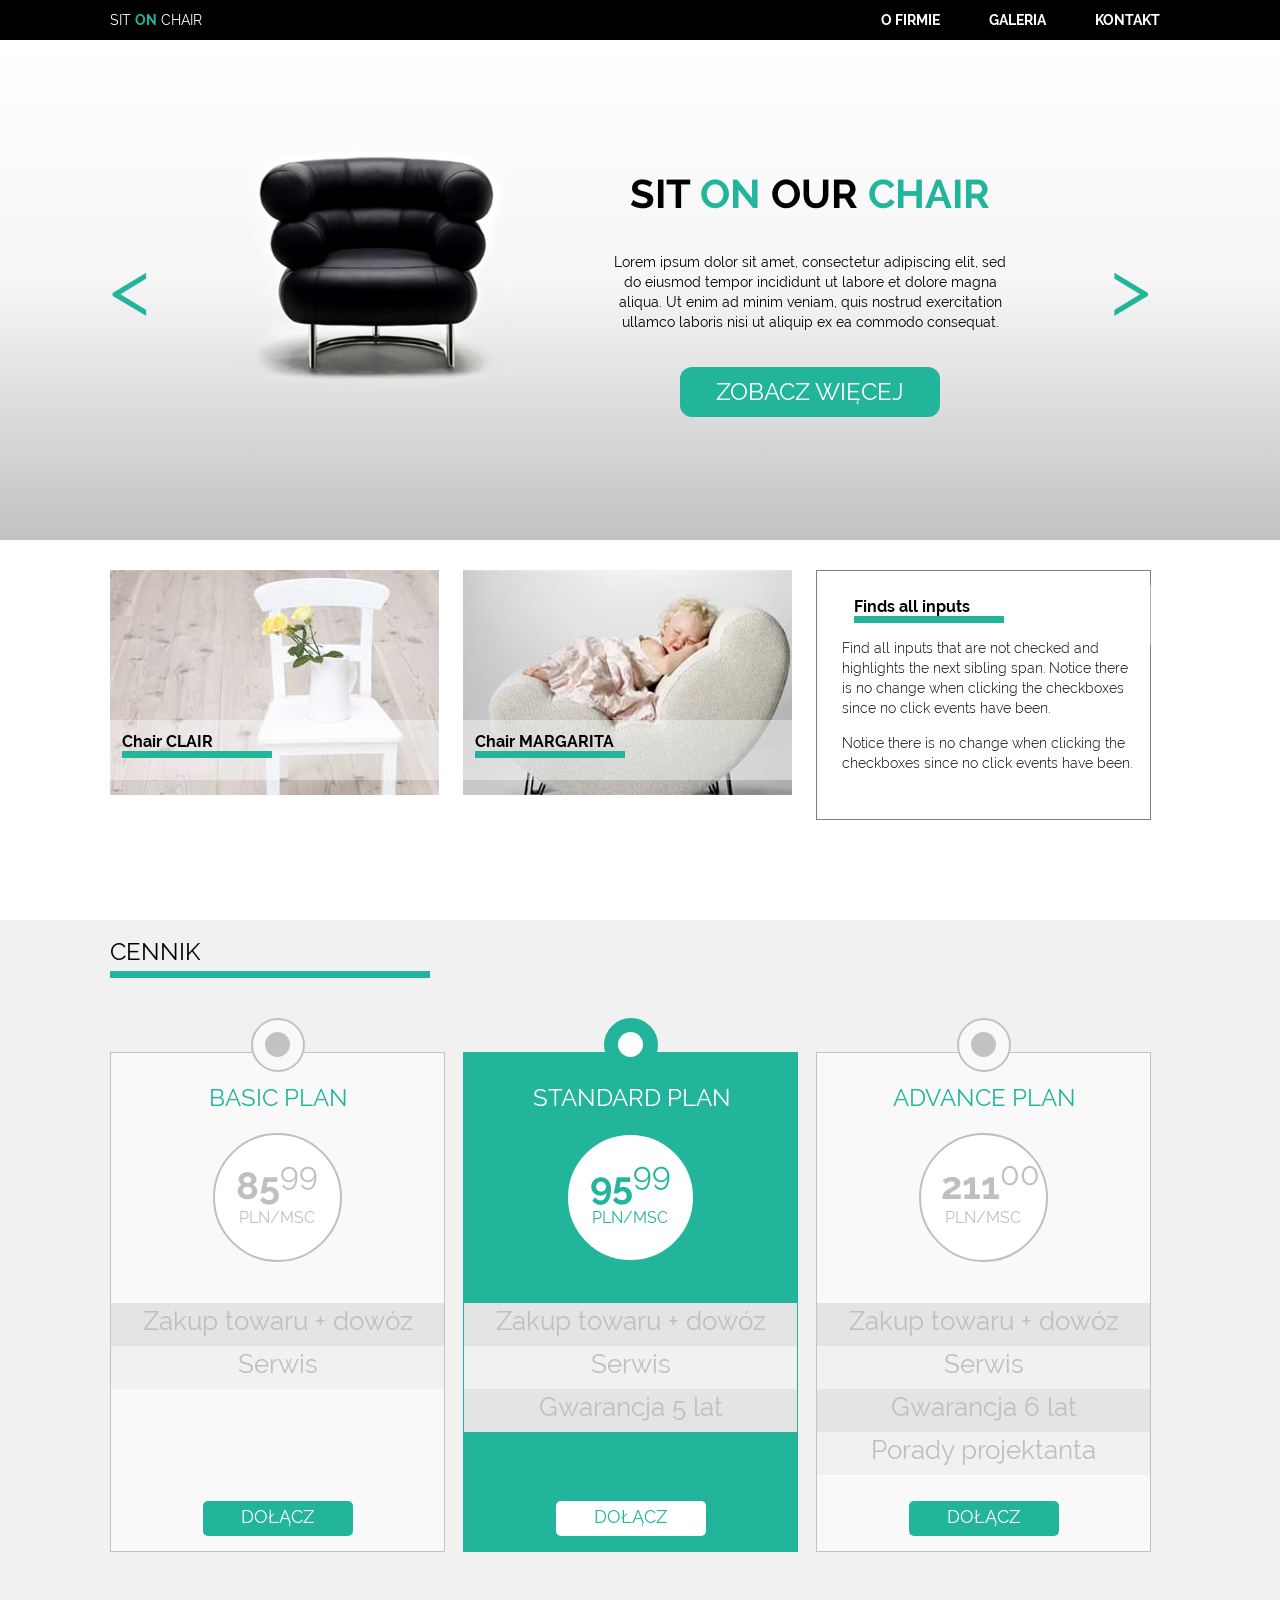
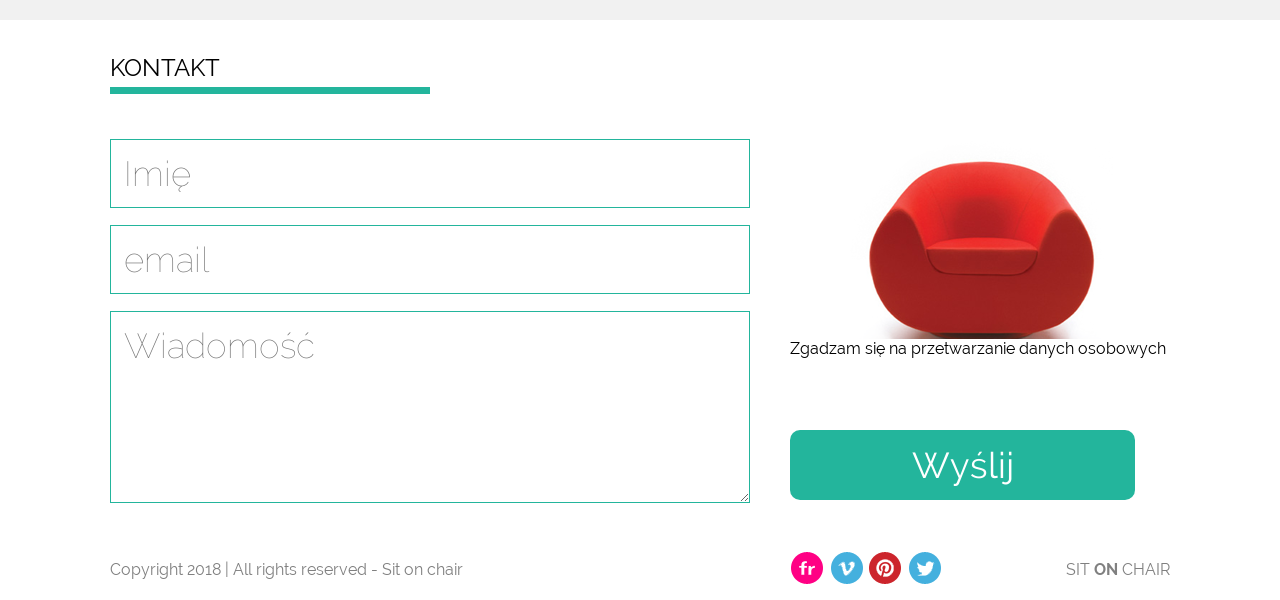
==== index.html @ bc372f67 "Pierwszy szkielet strony" ====
<!DOCTYPE html>
<html lang="pl">
<head>
    <meta charset="UTF-8">
    <title>Sit on chair</title>
    <link rel="stylesheet" href="css/style.css">
</head>
<body>
<header>
    <div class="top container">
        <p>Sit <span>on</span> chair</p>
        <nav>
            <ul>
                <li><a href="#">O firmie</a>
                    <!--<ul>-->
                    <!--<li>Aktualności</li>-->
                    <!--<li>Nasz team</li>-->
                    <!--<li>Historia</li>-->
                    <!--</ul>-->
                </li>
                <li><a href="#">Galeria</a></li>
                <li><a href="#">Kontakt</a></li>
            </ul>
        </nav>
    </div>
</header>

<!--slider-->

<section class="slider clearfix">
    <div class="container">
        <div class="arrowLeft">&lt;</div>
        <div class="div-image">
            <img src="images/black_chair.png">
        </div>
        <div class="div-text">
            <h1>Sit <span>on</span> our <span>chair</span></h1>
            <p>Lorem ipsum dolor sit amet, consectetur adipiscing elit, sed do eiusmod tempor incididunt ut labore
                et dolore magna aliqua. Ut enim ad minim veniam, quis nostrud exercitation ullamco laboris nisi ut
                aliquip ex ea commodo consequat.</p>
            <div class="slideButton"><a href="#">Zobacz więcej</a></div>
        </div>
        <div class="arrowRight">&gt;</div>
    </div>
</section>

<!--products-->

<section class="products clearfix">
    <div class="container">
        <article class="art1">
            <div class="articleHeader">
                <p class="artTitle">Chair CLAIR</p>
            </div>
        </article>
        <article class="art2">
            <div class="articleHeader">
                <p class="artTitle">Chair MARGARITA</p>
            </div>
        </article>
        <article class="art3">
            <div class="articleHeader">
                <p class="artTitle">Finds all inputs</p>
                <p class="art3Text">Find all inputs that are not checked and highlights the next
                    sibling span. Notice there is no change when clicking the
                    checkboxes since no click events have been.</p>
                <p class="art3Text">Notice there is no change when clicking the
                    checkboxes since no click events have been.</p>
            </div>
        </article>
    </div>
</section>

<!--plans-->

<section class="plans clearfix">
    <div class="container">
        <div class="sectionTitle">Cennik</div>
        <div class="sectionRow">

            <div class="productTab1">
                <div class="circle-big">
                    <div class="circle-small"></div>
                </div>
                <div class="planType">
                    <p>Basic plan</p>
                </div>
                <div class="planPrice">
                    <p class="price">85<sup>99</sup></p>
                    <p class="currency">PLN/MSC</p>
                </div>
                <div class="items">
                    <ul>
                        <li>Zakup towaru + dowóz</li>
                        <li>Serwis</li>
                    </ul>
                </div>
                <div class="planJoin">Dołącz</div>
            </div>

            <div class="productTab2">
                <div class="circle-big">
                    <div class="circle-small"></div>
                </div>
                <div class="planType">
                    <p>Standard plan</p>
                </div>
                <div class="planPrice">
                    <p class="price">95<sup>99</sup></p>
                    <p class="currency">PLN/MSC</p>
                </div>
                <div class="items">
                    <ul>
                        <li>Zakup towaru + dowóz</li>
                        <li>Serwis</li>
                        <li>Gwarancja 5 lat</li>
                    </ul>
                </div>
                <div class="planJoin">Dołącz</div>
            </div>

            <div class="productTab3">
                <div class="circle-big">
                    <div class="circle-small"></div>
                </div>
                <div class="planType">
                    <p>Advance plan</p>
                </div>
                <div class="planPrice">
                    <p class="price">211<sup>00</sup></p>
                    <p class="currency">PLN/MSC</p>
                </div>
                <div class="items">
                    <ul>
                        <li>Zakup towaru + dowóz</li>
                        <li>Serwis</li>
                        <li>Gwarancja 6 lat</li>
                        <li>Porady projektanta</li>
                    </ul>
                </div>
                <div class="planJoin">Dołącz</div>
            </div>

        </div>
    </div>
</section>

<!--contact-->

<section class="contact clearfix">
    <div class="container">
        <div class="sectionTitle" id="secContact">Kontakt</div>

        <div class="contactForm">
            <div class="formLeft">
                <form>
                    <div><input type="text" name="firstName" placeholder="Imię"></div>
                    <div><input type="email" name="email" placeholder="email"></div>
                    <div><textarea name="about" rows="4" placeholder="Wiadomość"></textarea>
                    </div>
                </form>
            </div>
            <div class="formRight">
                <div class="formImage"></div>
                <div>Zgadzam się na przetwarzanie danych osobowych</div>
                <div class="contactButton"><input type="submit" value="Wyślij"></div>
            </div>
        </div>
    </div>
</section>

<!--footer-->

<footer>
    <div class="container">
        <div class="footRow">
            <div class="copyright">Copyright 2018 | All rights reserved - Sit on chair</div>
            <div class="socialMedia">
                <img src="images/flickr.png">
                <img src="images/vimeo.png">
                <img src="images/pinterest.png">
                <img src="images/twitter.png">
            </div>
            <div class="btmLogo"><p>Sit <span>on</span> chair</p></div>
        </div>
    </div>
</footer>
</body>
</html>
---- css/style.css ----
@font-face {
    font-family: 'Raleway';
    src: url('../fonts/Raleway-Thin.eot');
    src: local('Raleway Thin'), local('Raleway-Thin'),
    url('../fonts/Raleway-Thin.eot?#iefix') format('embedded-opentype'),
    url('../fonts/Raleway-Thin.woff2') format('woff2'),
    url('../fonts/Raleway-Thin.woff') format('woff'),
    url('../fonts/Raleway-Thin.ttf') format('truetype'),
    url('../fonts/Raleway-Thin.svg#Raleway-Thin') format('svg');
    font-weight: 100;
    font-style: normal;
}

@font-face {
    font-family: 'Raleway';
    src: url('../fonts/Raleway-Medium.eot');
    src: local('Raleway Medium'), local('Raleway-Medium'),
    url('../fonts/Raleway-Medium.eot?#iefix') format('embedded-opentype'),
    url('../fonts/Raleway-Medium.woff2') format('woff2'),
    url('../fonts/Raleway-Medium.woff') format('woff'),
    url('../fonts/Raleway-Medium.ttf') format('truetype'),
    url('../fonts/Raleway-Medium.svg#Raleway-Medium') format('svg');
    font-weight: 500;
    font-style: normal;
}

@font-face {
    font-family: 'Raleway';
    src: url('../fonts/Raleway-Regular.eot');
    src: local('Raleway'), local('Raleway-Regular'),
    url('../fonts/Raleway-Regular.eot?#iefix') format('embedded-opentype'),
    url('../fonts/Raleway-Regular.woff2') format('woff2'),
    url('../fonts/Raleway-Regular.woff') format('woff'),
    url('../fonts/Raleway-Regular.ttf') format('truetype'),
    url('../fonts/Raleway-Regular.svg#Raleway-Regular') format('svg');
    font-weight: normal;
    font-style: normal;
}

@font-face {
    font-family: 'Raleway';
    src: url('../fonts/Raleway-Bold.eot');
    src: local('Raleway Bold'), local('Raleway-Bold'),
    url('../fonts/Raleway-Bold.eot?#iefix') format('embedded-opentype'),
    url('../fonts/Raleway-Bold.woff2') format('woff2'),
    url('../fonts/Raleway-Bold.woff') format('woff'),
    url('../fonts/Raleway-Bold.ttf') format('truetype'),
    url('../fonts/Raleway-Bold.svg#Raleway-Bold') format('svg');
    font-weight: bold;
    font-style: normal;
}

@font-face {
    font-family: 'Raleway';
    src: url('../fonts/Raleway-Light.eot');
    src: local('Raleway Light'), local('Raleway-Light'),
    url('../fonts/Raleway-Light.eot?#iefix') format('embedded-opentype'),
    url('../fonts/Raleway-Light.woff2') format('woff2'),
    url('../fonts/Raleway-Light.woff') format('woff'),
    url('../fonts/Raleway-Light.ttf') format('truetype'),
    url('../fonts/Raleway-Light.svg#Raleway-Light') format('svg');
    font-weight: 300;
    font-style: normal;
}

* {
    padding: 0;
    margin: 0;
    font-family: Raleway, sans-serif;
    font-weight: normal;
}

/*class to setup main content center*/

.container {
    margin: 0 auto;
    width: 1060px;
}

/*class to fix floating*/

.clearfix:after .clearfix:before {
    content: "";
    display: table;
    clear: both;
}

span {
    color: #23B59C;
    font-weight: bold;
}

/*header*/

header {
    width: 100%;
    background-color: black;
}

.top {
    color: white;
    position: relative;
    font-weight: bold;
    text-transform: uppercase;
}

header p {
    display: inline-block;
    font-size: 14px;
    line-height: 40px;
}

nav {
    display: inline-block;
    position: absolute;
    right: 10px;
}

nav li {
    list-style: none;
    display: inline-block;
    line-height: 40px;
    text-transform: uppercase;
    margin-left: 45px;
}

nav li a {
    font-weight: 900;
    font-size: 14px;
    color: white;
    text-decoration: none;
}

/*section slider*/

.slider {
    background: rgba(255,255,255,1);
    background: -moz-linear-gradient(top, rgba(255,255,255,1) 0%, rgba(246,246,246,1) 48%, rgba(194,194,194,1) 100%);
    background: -webkit-gradient(left top, left bottom, color-stop(0%, rgba(255,255,255,1)), color-stop(48%, rgba(246,246,246,1)), color-stop(100%, rgba(194,194,194,1)));
    background: -webkit-linear-gradient(top, rgba(255,255,255,1) 0%, rgba(246,246,246,1) 48%, rgba(194,194,194,1) 100%);
    background: -o-linear-gradient(top, rgba(255,255,255,1) 0%, rgba(246,246,246,1) 48%, rgba(194,194,194,1) 100%);
    background: -ms-linear-gradient(top, rgba(255,255,255,1) 0%, rgba(246,246,246,1) 48%, rgba(194,194,194,1) 100%);
    background: linear-gradient(to bottom, rgba(255,255,255,1) 0%, rgba(246,246,246,1) 48%, rgba(194,194,194,1) 100%);
    filter: progid:DXImageTransform.Microsoft.gradient( startColorstr='#ffffff', endColorstr='#c2c2c2', GradientType=0 );
    height: 430px;
    padding-top: 70px;
}

.arrowLeft, .arrowRight {
    color: #23B59C;
    font-size: 80px;
    width: 50px;
    margin: 130px 0;
    float: left;
}

.div-image img{
    margin-left: 0;
    float: left;
    width: 430px;
}

.div-text {
    float: left;
    margin-top: 60px;
    text-align: center;
    width: 520px;
    position: relative;
    padding-right: 80px;
    box-sizing: border-box;
}

.div-text h1 {
    text-transform: uppercase;
    font-size: 40px;
    font-weight: bolder;
}

.div-text p {
    font-size: 14px;
    margin: 15px 0;
    line-height: 20px;
    padding: 20px;
}

.slideButton {
    width: 260px;
    height: 50px;
    text-transform: uppercase;
    text-align: center;
    font-size: 24px;
    line-height: 50px;
    background-color: #23B59C;
    border-radius: 12px;
    margin: auto;
}

.slideButton a {
    color: white;
    text-decoration: none;
}

/*section products*/

.products {
    height: 350px;
    position: relative;
    margin-top: 30px;
}

.art1, .art2, .art3 {
    width: 335px;
    height: 225px;
    float: left;
}

.art1 {
    background-image: url("../images/box1_img.jpg");
    background-repeat: no-repeat;
    margin-right: 18px;
}

.art2 {
    background-image: url("../images/box2_img.jpg");
    background-repeat: no-repeat;
    margin-right: 18px;
}

.art3 {
    border: 1px solid grey;
    height: 250px;
    padding: 25px;
    box-sizing: border-box;
}

.articleHeader {
    background: rgba(255, 255, 255, .4);
    height: 60px;
    position: absolute;
    top: 150px;
    width: 335px;
}
.art3 .articleHeader {
    background: rgba(255, 255, 255, .4);
    height: 60px;
    position: absolute;
    top: 15px;
    width: 335px;
}

p.artTitle {
    font-weight: bold;
    border-bottom: 7px solid #23B59C;
    margin-left: 12px;
    margin-top: 12px;
    width: 150px;
}
.art3Text {
    width: 290px;
    font-size: 14px;
    font-weight: 300;
    line-height: 20px;
    margin-top: 15px;
}

/*section plans*/

.plans {
    background-color: #f1f1f1;
    width: 100%;
    height: 700px;
}

.sectionTitle {
    text-transform: uppercase;
    font-size: 24px;
    border-bottom: 7px solid #23B59C;
    width: 320px;
    padding-bottom: 5px;
    padding-top: 17px;
}

.productTab1, .productTab2, .productTab3 {
    width: 335px;
    height: 500px;
    box-sizing: border-box;
    margin-top: 74px;
    position: relative;
    float: left;
}

.productTab1, .productTab3 {
    background-color: #F9F9F9;
    border: 1px solid #C2C2C2;
}

.productTab2 {
    background-color: #23B59C;
    border: 1px solid #23B59C;
}

.productTab1, .productTab2 {
    margin-right: 18px;
}

.circle-big {
    width: 50px;
    height: 50px;
    border-radius: 100%;
    position: absolute;
    left: 140px;
    top: -35px;
}

.productTab1 .circle-big, .productTab3 .circle-big {
    background-color: #F9F9F9;
    border: 2px solid #C2C2C2;
}

.productTab2 .circle-big {
    background-color: #23B59C;
    border: 2px solid #23B59C;
}

.circle-small {
    width: 25px;
    height: 25px;
    margin-top: 12px;
    margin-left: 12px;
    border-radius: 100%;
    position: absolute;
}

.productTab1 .circle-small, .productTab3 .circle-small {
    background-color: #C2C2C2;
}

.productTab2 .circle-small {
    background-color: white;
}

.planType {
    width: 335px;
    height: 100px;
    position: absolute;
    top: 30px;
}
.planType p{
    text-align: center;
    text-transform: uppercase;
    color: #23B59C;
    font-size: 24px;
}

.productTab2 .planType p {
    color: white;
}

.planPrice{
    width: 85px;
    height: 85px;
    position: absolute;
    top: 80px;
    background-color: white;
    border: 2px solid #BFBFBF;
    border-radius: 100%;
    padding: 20px;
    left: 50%;
    margin-left: -65px;
}

.productTab2 .planPrice {
    border: 2px solid #23B59C;
}

.planPrice p.price {
    font-size: 38px;
    font-weight: bold;
    color: #BFBFBF;
    text-align: center;

}

.productTab2 .planPrice p, .productTab2 .planPrice p.currency {
    color: #23B59C;
}
.planPrice p.currency {
    font-size: 16px;
    color: #BFBFBF;
    text-align: center;
}

.items {
    width: 335px;
    height: 100px;
    position: absolute;
    top: 250px;
}

.items li {
    list-style-type: none;
    color: #BFBFBF;
    text-align: center;
    font-size: 26px;
    height: 40px;
    width: 333px;
    padding-top: 3px;
}

.items li:nth-of-type(2n+1) {
    background-color: #E4E4E4;
}
.items li:nth-of-type(2n+2) {
    background-color: #F1F1F1;
}

.planJoin {
    width: 150px;
    height: 30px;
    background-color: #23B59C;
    border-radius: 5px;
    color: white;
    font-size: 18px;
    text-align: center;
    text-transform: uppercase;
    padding-top: 5px;
    position: absolute;
    bottom: 15px;
    left: 50%;
    margin-left: -75px;
}

.productTab2 .planJoin {
    background-color: white;
    color: #23B59C;
}

/*section contact*/

.contact {
    height: 480px;
    position: relative;
}

.contactForm {
    margin-top: 45px;
}

#secContact {
    padding-top: 33px;
}

form input, form textarea {
    width: 100%;
    box-sizing: border-box;
    padding: 13px;
    border: 1px solid #23B59C;
    margin-bottom: 17px;
    font-size: 35px;
    font-weight: 100;
}

.formLeft {
    float: left;
    margin-right: 18px;
    width: 640px;
}

.formRight {
    float: right;
    width: 380px;
    /*border: 1px solid red;*/
}

.formImage {
    background-image: url("../images/red_chair.png");
    background-repeat: no-repeat;
    margin-left: 60px;
    width: 380px;
    height: 200px;
    position: center;
    float: left;
}

[type="submit"] {
    width: 345px;
    height: 70px;
    border: none;
    background-color: #23B59C;
    color: white;
    font-size: 36px;
    border-radius: 10px;
    text-align: center;
    position: absolute;
    bottom: 0;
}

/*footer*/

footer {
    margin-top: 50px;
    width: 100%;
    color: grey;
}

.footRow {
    height: 50px;
}

.copyright {
    width: 680px;
    float: left;
    padding-top: 10px;
}

.socialMedia {
    width: 250px;
    float: left;
}

.btmLogo {
    text-transform: uppercase;
    float: right;
    padding-top: 10px;
}

.btmLogo span {
    color: grey;
    font-weight: 900;
}
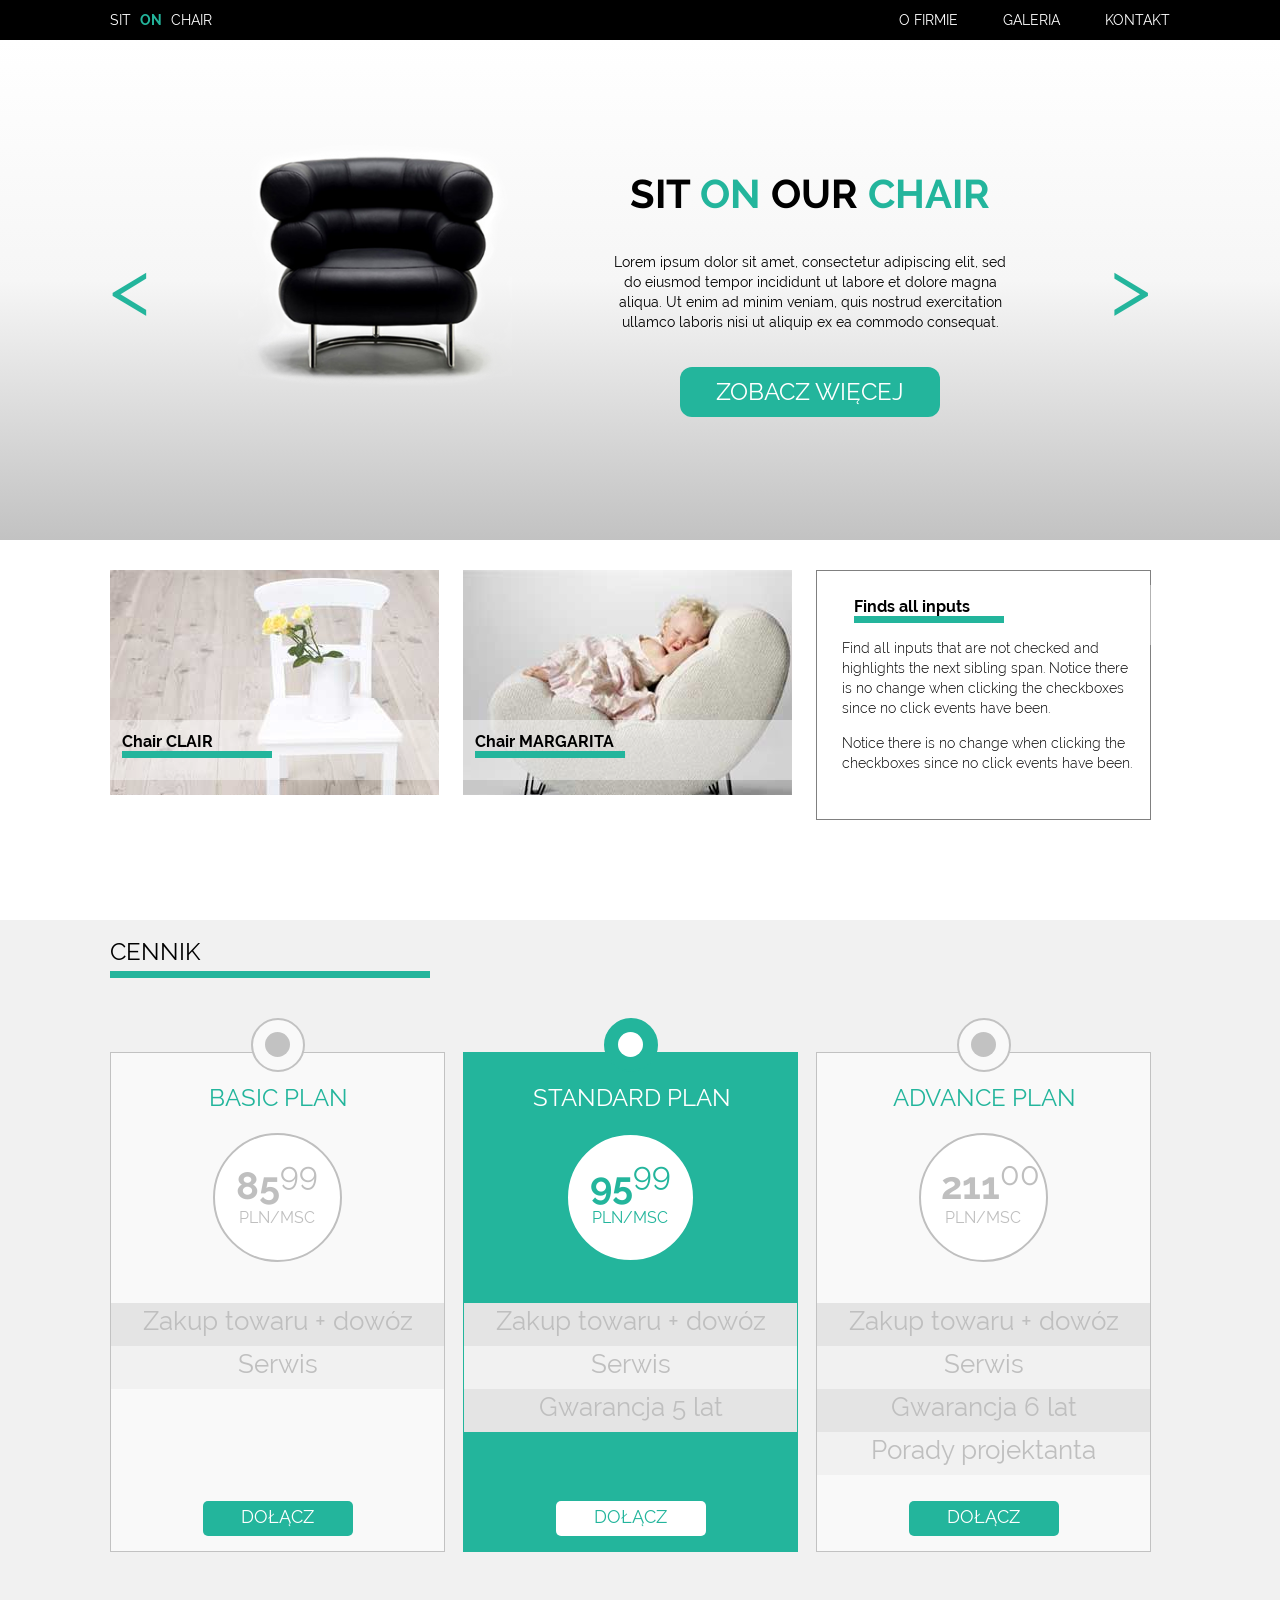
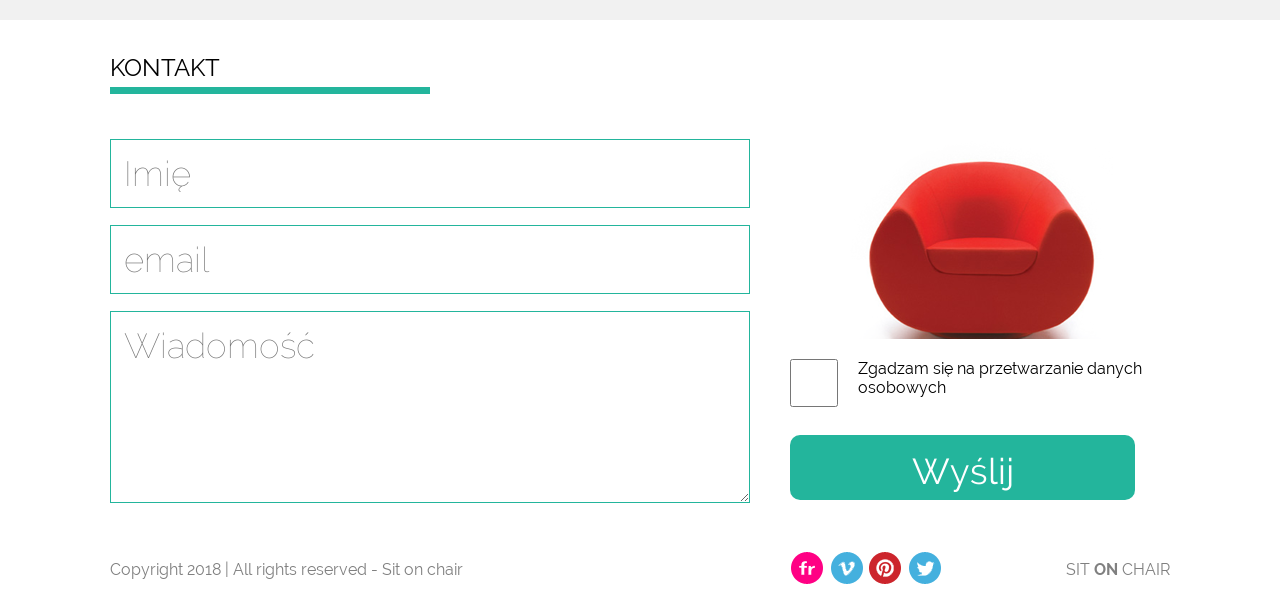
==== commit 9db03acd: "Projekt po 1-szym tygodniu warsztatów" ====
--- a/index.html
+++ b/index.html
@@ -7,21 +7,29 @@
 </head>
 <body>
 <header>
-    <div class="top container">
-        <p>Sit <span>on</span> chair</p>
+    <div class="container clearfix">
+        <p class="topLogo">Sit <span>on</span> chair</p>
+
         <nav>
+
             <ul>
                 <li><a href="#">O firmie</a>
-                    <!--<ul>-->
-                    <!--<li>Aktualności</li>-->
-                    <!--<li>Nasz team</li>-->
-                    <!--<li>Historia</li>-->
-                    <!--</ul>-->
+                    <div class="connector">
+                        <div class="triangle"></div>
+                    </div>
+                    <div class="subMenu">
+                        <ul>
+                            <li><a href="#">Aktualności</a></li>
+                            <li><a href="#">Nasz team</a></li>
+                            <li><a href="#">Historia</a></li>
+                        </ul>
+                    </div>
                 </li>
                 <li><a href="#">Galeria</a></li>
                 <li><a href="#">Kontakt</a></li>
             </ul>
         </nav>
+
     </div>
 </header>
 
@@ -154,16 +162,22 @@
         <div class="contactForm">
             <div class="formLeft">
                 <form>
-                    <div><input type="text" name="firstName" placeholder="Imię"></div>
-                    <div><input type="email" name="email" placeholder="email"></div>
-                    <div><textarea name="about" rows="4" placeholder="Wiadomość"></textarea>
+                    <div><input type="text" name="firstName" placeholder="Imię" id="firstName"></div>
+                    <div><input type="email" name="email" placeholder="email" id="email"></div>
+                    <div><textarea name="about" rows="4" placeholder="Wiadomość" id="message"></textarea>
                     </div>
                 </form>
             </div>
             <div class="formRight">
                 <div class="formImage"></div>
-                <div>Zgadzam się na przetwarzanie danych osobowych</div>
-                <div class="contactButton"><input type="submit" value="Wyślij"></div>
+                <div>
+                    <form>
+                        <input class="checkAgree" type="checkbox" name="agree" value="agree">
+                        Zgadzam się na przetwarzanie danych osobowych
+                    </form>
+                    <div class="contactButton">Wyślij</div>
+                </div>
+
             </div>
         </div>
     </div>
--- a/css/style.css
+++ b/css/style.css
@@ -79,7 +79,7 @@
 
 /*class to fix floating*/
 
-.clearfix:after .clearfix:before {
+.clearfix:after {
     content: "";
     display: table;
     clear: both;
@@ -95,42 +95,86 @@
 header {
     width: 100%;
     background-color: black;
-}
-
-.top {
-    color: white;
+    height: 40px;
+}
+
+header .topLogo {
+    color: white;
+    float: left;
+    word-spacing: 5px;
+    text-transform: uppercase;
+    line-height: 40px;
+    font-size: 14px;
+}
+
+/*właściwości menu głównego*/
+header nav {
+    float: right;
+}
+
+header nav ul {
+    list-style-type: none;
+    color: white;
+    line-height: 40px;
+    text-transform: uppercase;
+    font-size: 14px;
+}
+
+header nav ul li {
+    float: left;
+    margin-left: 45px;
+    margin-top: 0;
     position: relative;
-    font-weight: bold;
-    text-transform: uppercase;
-}
-
-header p {
-    display: inline-block;
-    font-size: 14px;
-    line-height: 40px;
-}
-
-nav {
-    display: inline-block;
-    position: absolute;
-    right: 10px;
-}
-
-nav li {
-    list-style: none;
-    display: inline-block;
-    line-height: 40px;
-    text-transform: uppercase;
-    margin-left: 45px;
-}
-
-nav li a {
-    font-weight: 900;
-    font-size: 14px;
+}
+
+header nav ul li a:link, header nav ul li a:visited {
     color: white;
     text-decoration: none;
 }
-
+/*własciwosci menu rozwijanego*/
+header nav .connector, header nav .subMenu {
+    display: none;
+    position: absolute;
+    width: 120px;
+}
+
+/*connector - łącznik z podmenu*/
+
+header nav .connector {
+    height: 15px;
+    top: 40px;
+    left: -25px;
+}
+
+header nav .connector .triangle {
+    display: none;
+    background-color: black;
+    position: absolute;
+    top: 0px;
+    left: 45px;
+    width: 20px;
+    height: 20px;
+    transform: rotate(45deg);
+    z-index: 4;
+}
+
+/*submenu*/
+header nav ul li:hover .subMenu, header nav ul li:hover .connector, header nav ul li:hover .connector .triangle{
+    display: block;
+}
+
+header nav .subMenu {
+    height: 120px;
+    background-color: black;
+    color: white;
+    top: 50px;
+    left: -25px;
+}
+
+header nav .subMenu ul {
+    font-size: 12px;
+    margin-left: -30px;
+}
 /*section slider*/
 
 .slider {
@@ -476,15 +520,16 @@
     background-image: url("../images/red_chair.png");
     background-repeat: no-repeat;
     margin-left: 60px;
+    margin-bottom: 20px;
     width: 380px;
     height: 200px;
     position: center;
     float: left;
 }
 
-[type="submit"] {
+.contactButton {
     width: 345px;
-    height: 70px;
+    height: 50px;
     border: none;
     background-color: #23B59C;
     color: white;
@@ -493,6 +538,26 @@
     text-align: center;
     position: absolute;
     bottom: 0;
+    float: left;
+    padding-top: 15px;
+}
+
+.checkAgree {
+    margin: 0;
+    padding: 0;
+    width: 48px;
+    height: 48px;
+    float: left;
+    margin-right: 20px;
+    background-color: white;
+    -webkit-appearance: button;
+    -moz-appearance: button;
+}
+
+.checkAgree:checked {
+    background-image: url("../images/form_ok.jpg");
+    background-position: center;
+    background-repeat: no-repeat;
 }
 
 /*footer*/
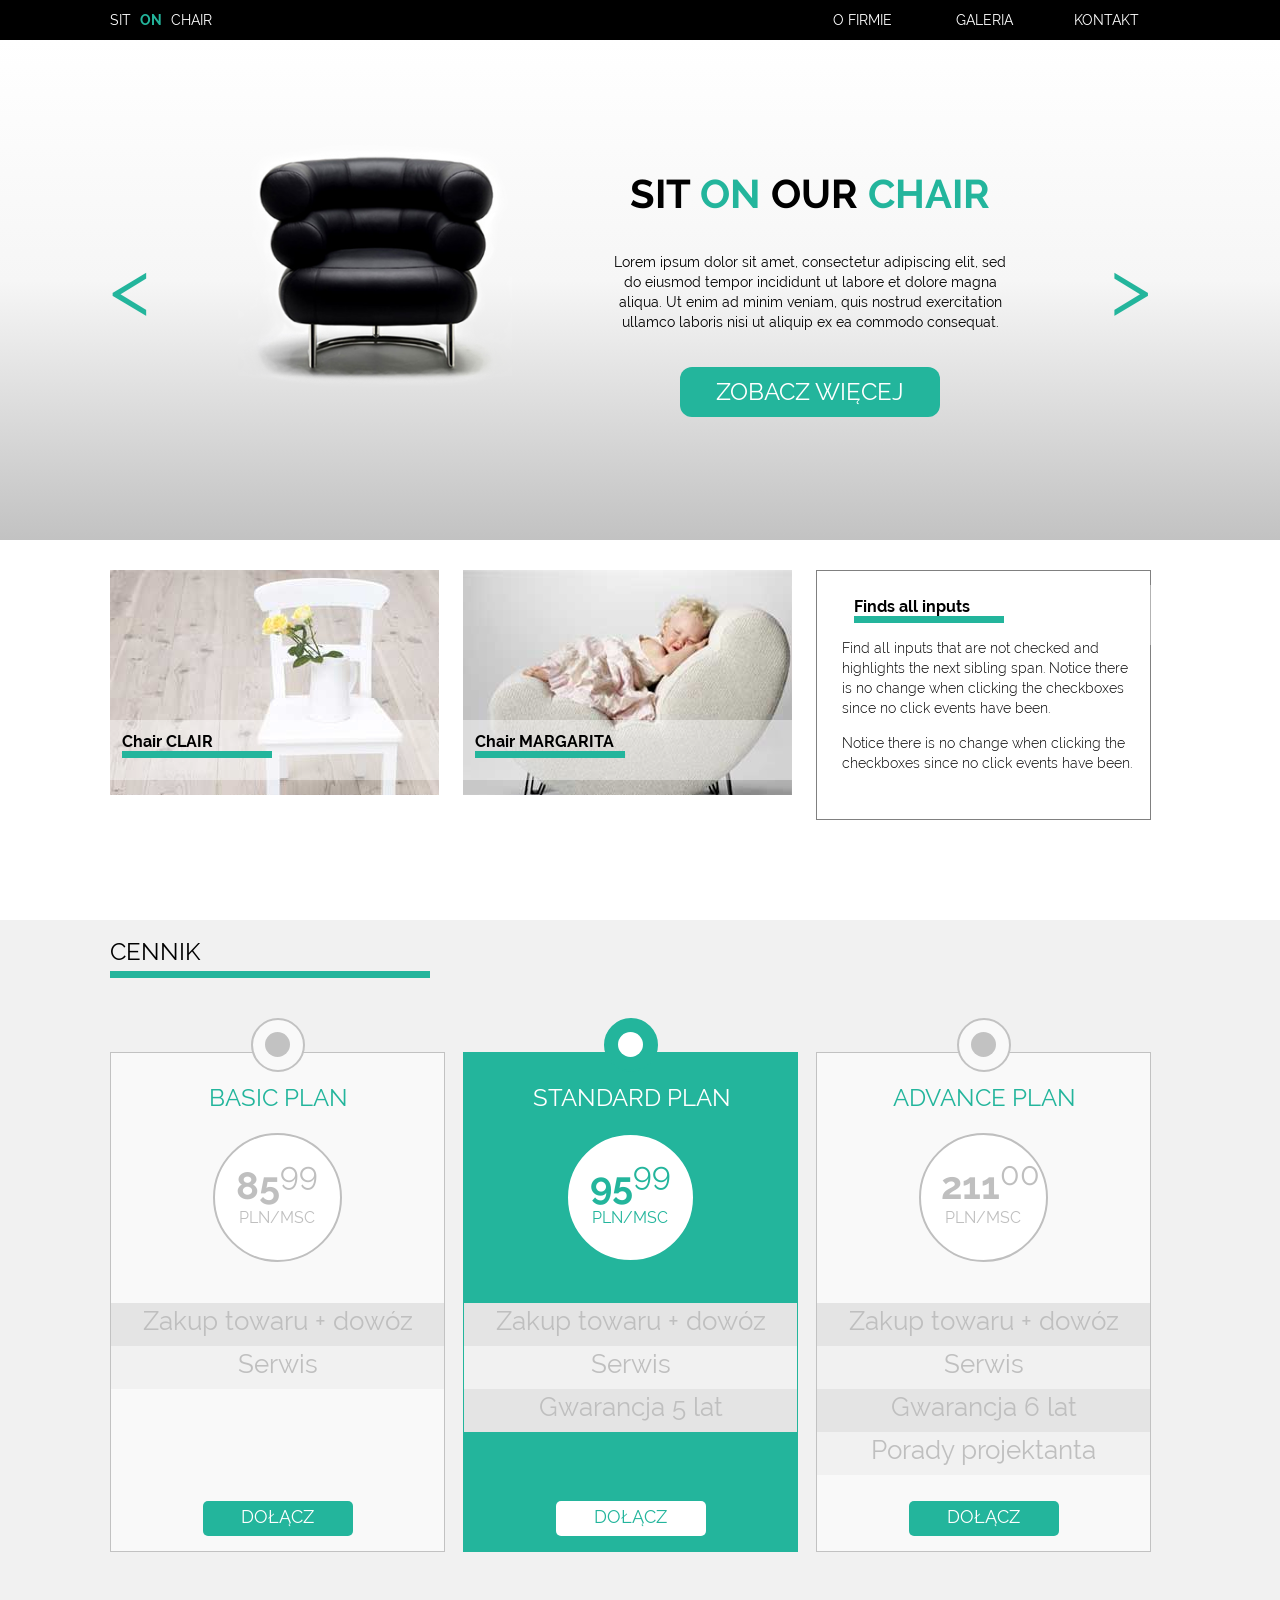
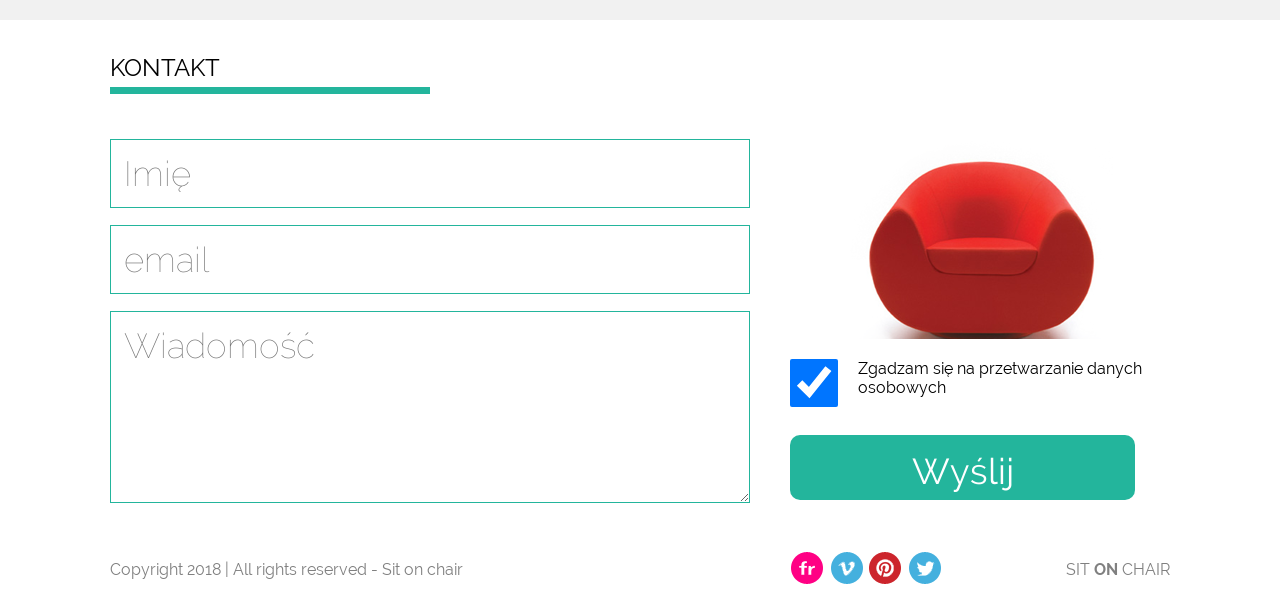
==== commit 5e9ef201: "Projekt po modyfikacji działania menu górnego" ====
--- a/index.html
+++ b/index.html
@@ -7,25 +7,23 @@
 </head>
 <body>
 <header>
-    <div class="container clearfix">
+    <div class="container">
         <p class="topLogo">Sit <span>on</span> chair</p>
 
         <nav>
-
-            <ul>
+            <ul class="menu">
                 <li><a href="#">O firmie</a>
-                    <div class="connector">
-                        <div class="triangle"></div>
-                    </div>
-                    <div class="subMenu">
-                        <ul>
-                            <li><a href="#">Aktualności</a></li>
-                            <li><a href="#">Nasz team</a></li>
-                            <li><a href="#">Historia</a></li>
-                        </ul>
-                    </div>
+                    <ul class="submenu">
+                        <li><a href="#">Aktualności</a></li>
+                        <li><a href="#">Nasz team</a></li>
+                        <li><a href="#">Historia</a></li>
+                    </ul>
                 </li>
-                <li><a href="#">Galeria</a></li>
+                <li><a href="#">Galeria</a>
+                    <ul class="submenu">
+                        <li><a href="#">2016/2017</a></li>
+                        <li><a href="#">2017/2018</a></li>
+                    </ul></li>
                 <li><a href="#">Kontakt</a></li>
             </ul>
         </nav>
@@ -172,7 +170,7 @@
                 <div class="formImage"></div>
                 <div>
                     <form>
-                        <input class="checkAgree" type="checkbox" name="agree" value="agree">
+                        <input class="checkAgree" type="checkbox" name="agree" value="agree" checked>
                         Zgadzam się na przetwarzanie danych osobowych
                     </form>
                     <div class="contactButton">Wyślij</div>
--- a/css/style.css
+++ b/css/style.css
@@ -108,73 +108,77 @@
 }
 
 /*właściwości menu głównego*/
-header nav {
-    float: right;
-}
-
-header nav ul {
+
+
+ul.menu {
     list-style-type: none;
-    color: white;
+    width: 370px;
+    padding: 0;
+    margin-left: auto;
+    font-size: 14px;
+    height: 40px;
     line-height: 40px;
-    text-transform: uppercase;
-    font-size: 14px;
-}
-
-header nav ul li {
-    float: left;
-    margin-left: 45px;
-    margin-top: 0;
+    text-align: center;
+    /*border: 1px solid red;*/
+
+}
+
+ul.menu > li {
+    float: left;
+    background-color: black;
+    width: 120px;
+    margin-left: 2px;
     position: relative;
 }
 
-header nav ul li a:link, header nav ul li a:visited {
+ul.menu > li > a {
+    display: block;
     color: white;
     text-decoration: none;
-}
+    text-transform: uppercase;
+    /*padding: 0 5px;*/
+}
+
 /*własciwosci menu rozwijanego*/
-header nav .connector, header nav .subMenu {
+
+ul.menu > li > ul.submenu {
     display: none;
-    position: absolute;
+    list-style-type: none;
+    padding: 0;
+    margin: 0;
+}
+
+ul.menu > li > ul.submenu > li {
+    background-color: black;
     width: 120px;
-}
-
-/*connector - łącznik z podmenu*/
-
-header nav .connector {
-    height: 15px;
-    top: 40px;
-    left: -25px;
-}
-
-header nav .connector .triangle {
-    display: none;
-    background-color: black;
-    position: absolute;
-    top: 0px;
-    left: 45px;
-    width: 20px;
-    height: 20px;
-    transform: rotate(45deg);
-    z-index: 4;
-}
-
-/*submenu*/
-header nav ul li:hover .subMenu, header nav ul li:hover .connector, header nav ul li:hover .connector .triangle{
+    float: none;
+}
+
+ul.menu > li > ul.submenu > li > a {
+    color: white;
+    /*border-top: 1px solid white;*/
+    text-decoration: none;
+    text-transform: uppercase;
     display: block;
 }
 
-header nav .subMenu {
-    height: 120px;
-    background-color: black;
-    color: white;
-    top: 50px;
-    left: -25px;
-}
-
-header nav .subMenu ul {
-    font-size: 12px;
-    margin-left: -30px;
-}
+ul.menu > li:hover > ul.submenu {
+    display: block;
+    position: absolute;
+}
+
+ul.menu > li:hover > ul.submenu::before {
+    display: block;
+    position: relative;
+    content: "";
+    width: 0;
+    height: 0;
+    border-left: 15px solid transparent;
+    border-right: 15px solid transparent;
+    border-bottom: 15px solid black;
+    margin: 0 auto;
+}
+
 /*section slider*/
 
 .slider {
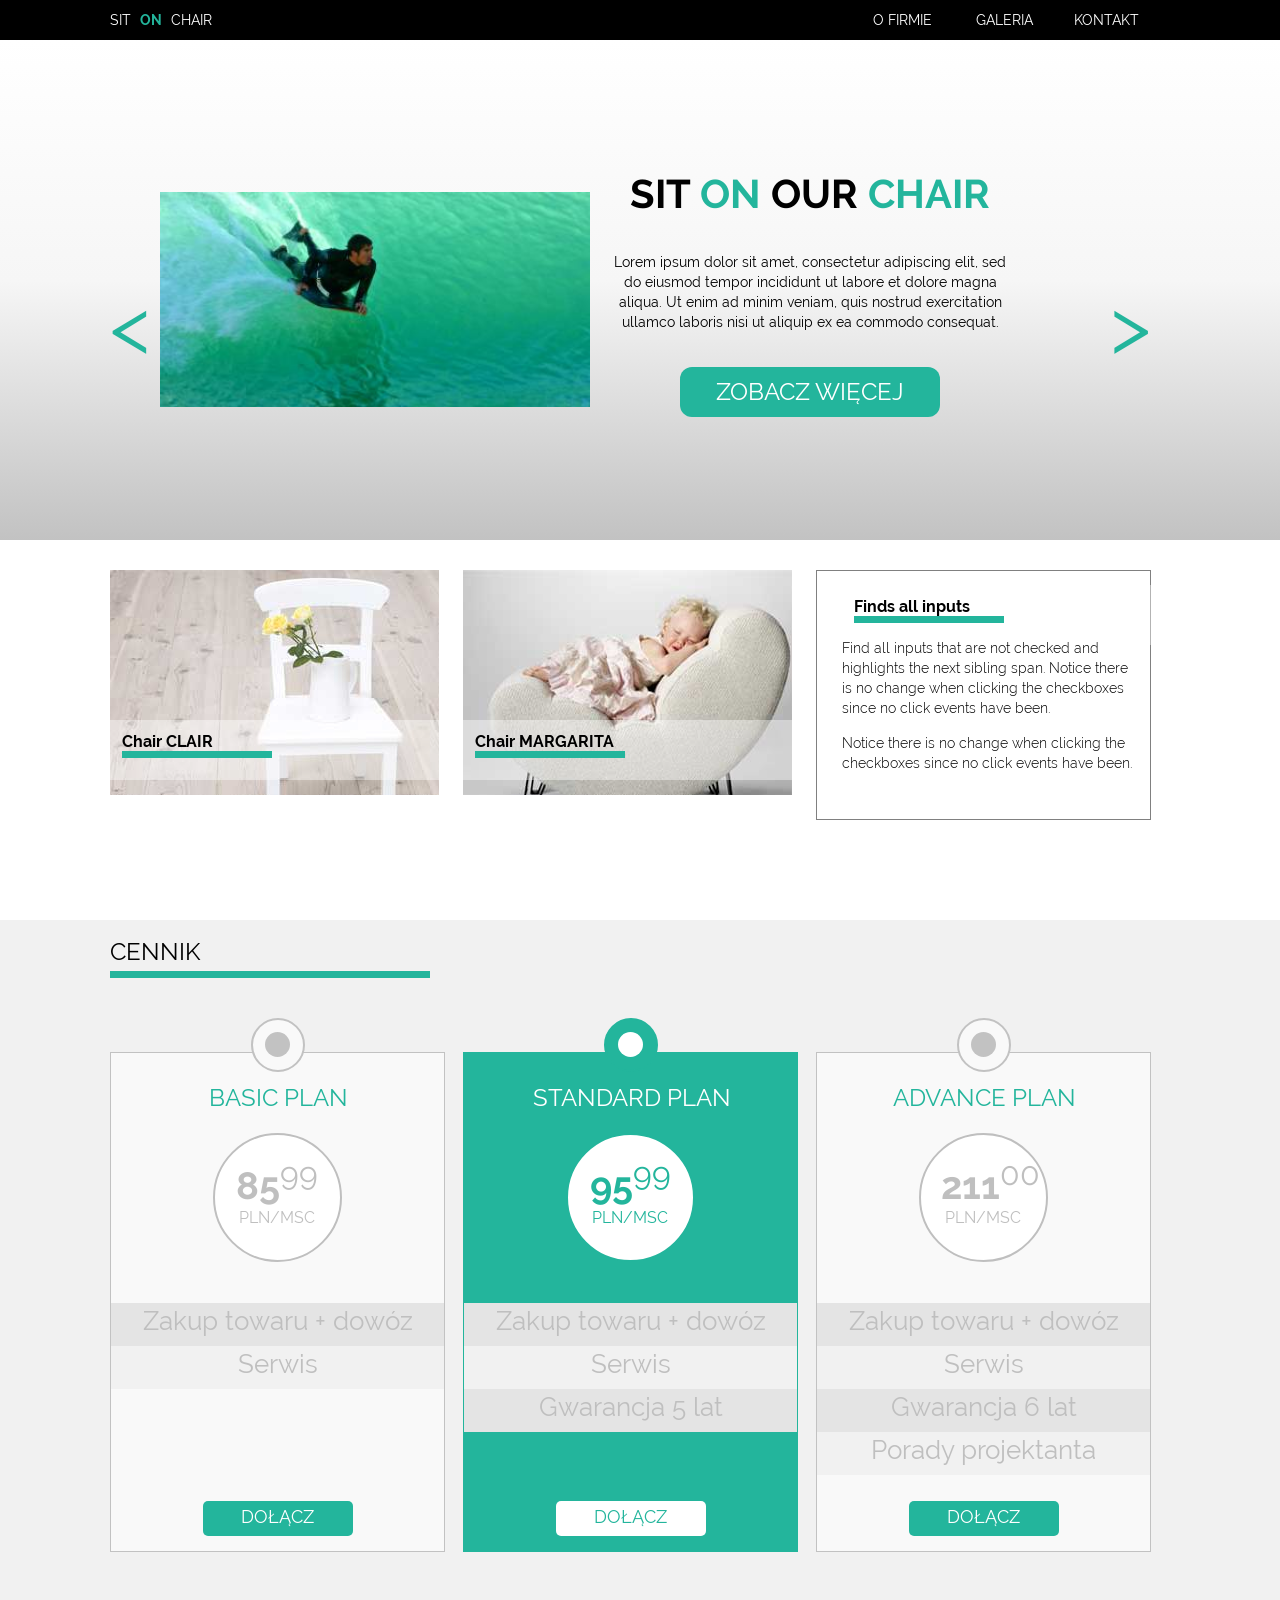
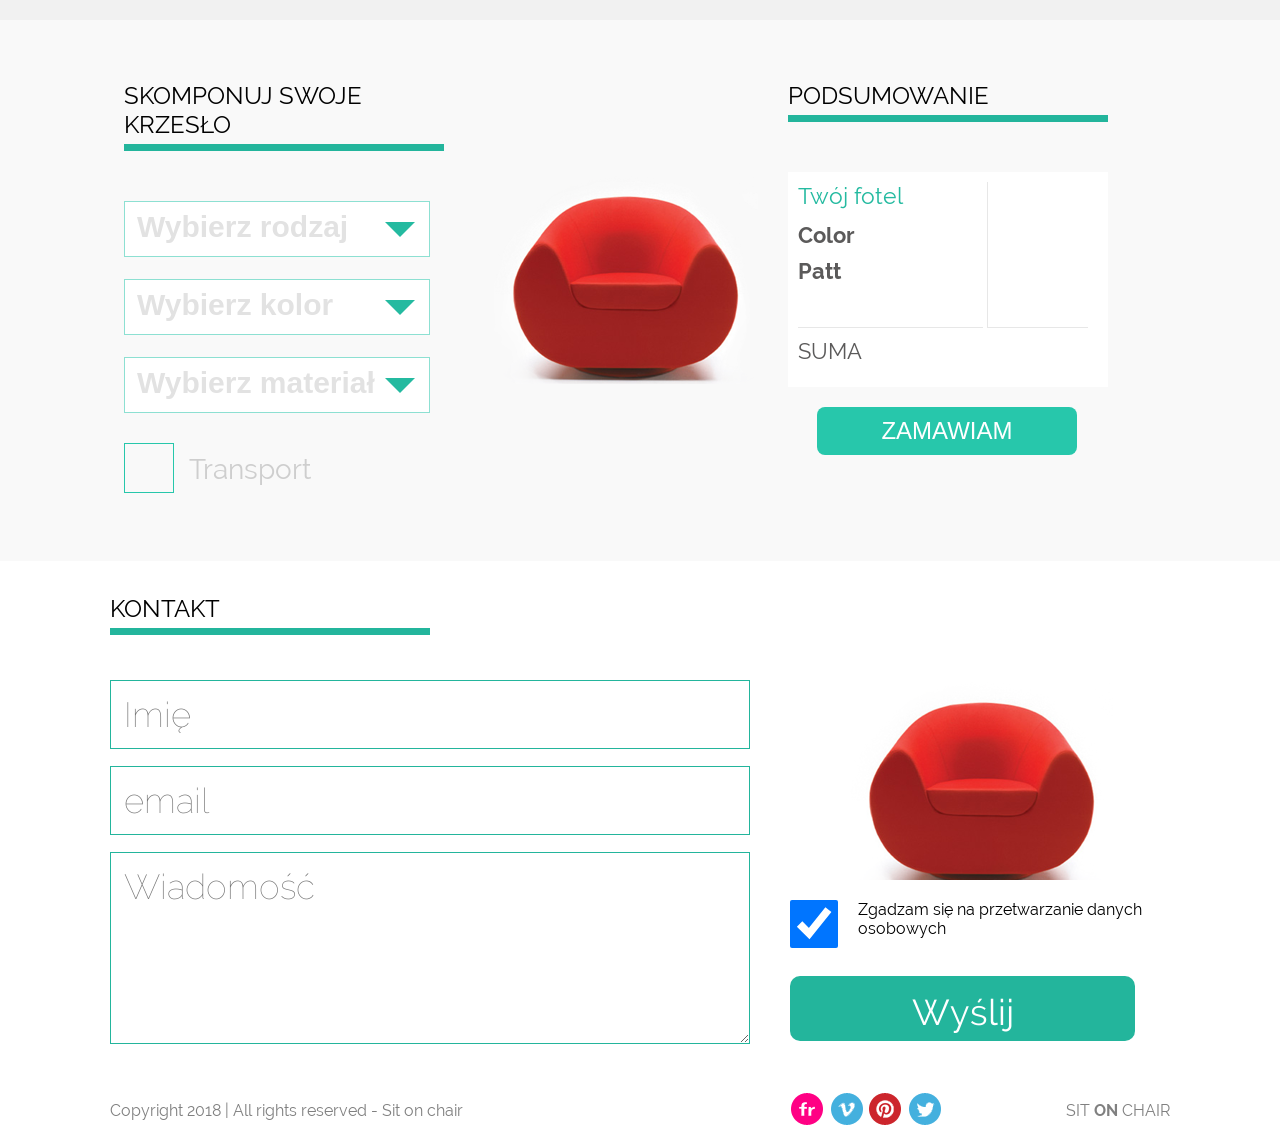
==== commit be880d48: "Wersja z wyborem krzesła - rozwijająca się lista (bez działającej kalkulacji)" ====
--- a/index.html
+++ b/index.html
@@ -36,9 +36,19 @@
 <section class="slider clearfix">
     <div class="container">
         <div class="arrowLeft">&lt;</div>
+
         <div class="div-image">
-            <img src="images/black_chair.png">
-        </div>
+            <ul>
+                <li><img src="images/slider/1.jpeg"></li>
+                <li><img src="images/slider/2.jpeg"></li>
+                <li><img src="images/slider/3.jpeg"></li>
+                <li><img src="images/slider/4.jpeg"></li>
+                <li><img src="images/slider/5.jpeg"></li>
+                <li><img src="images/slider/6.jpeg"></li>
+            </ul>
+        </div>
+
+
         <div class="div-text">
             <h1>Sit <span>on</span> our <span>chair</span></h1>
             <p>Lorem ipsum dolor sit amet, consectetur adipiscing elit, sed do eiusmod tempor incididunt ut labore
@@ -46,6 +56,7 @@
                 aliquip ex ea commodo consequat.</p>
             <div class="slideButton"><a href="#">Zobacz więcej</a></div>
         </div>
+
         <div class="arrowRight">&gt;</div>
     </div>
 </section>
@@ -151,6 +162,85 @@
     </div>
 </section>
 
+<!--application-->
+
+<section class="application ">
+    <div class="container">
+        <section class="choice_part inline">
+            <!--<header>-->
+                <!--<h3>SKOMPONUJ SWOJE KRZESŁO</h3>-->
+                <!--<span class="green_bell"></span>-->
+            <!--</header>-->
+            <div class="sectionTitle">Skomponuj swoje krzesło</div>
+
+            <div class="form">
+                <div class="drop_down_list">
+                    <span class="list_label">Wybierz rodzaj</span>
+                    <span class="list_arrow"></span>
+                    <ul class="list_panel">
+                        <li>Clair</li>
+                        <li>Margarita</li>
+                        <li>Selena</li>
+                    </ul>
+                </div>
+                <div class="drop_down_list">
+                    <span class="list_label">Wybierz kolor</span>
+                    <span class="list_arrow"></span>
+                    <ul class="list_panel">
+                        <li>Czerwony</li>
+                        <li>Czarny</li>
+                        <li>Pomarańczowy</li>
+                    </ul>
+                </div>
+                <div class="drop_down_list">
+                    <span class="list_label">Wybierz materiał</span>
+                    <span class="list_arrow"></span>
+                    <ul class="list_panel">
+                        <li>Tkanina</li>
+                        <li>Skóra</li>
+                    </ul>
+                </div>
+                <div class="checkbox check-box">
+                    <input type="checkbox" id="transport" data-transport-price="200">
+                    <label for="transport">Transport</label>
+                </div>
+                <!--<div class="checkbox"></div>-->
+                <!--<span class="list_label inline_text">Transport</span>-->
+            </div>
+        </section>
+
+        <section class="image_part inline">
+            <img src="images/red_chair.png">
+        </section>
+
+        <section class="summary_part inline">
+            <!--<header class="align_right">-->
+                <!--<h3>PODSUMOWANIE</h3>-->
+                <!--<span class="green_bell"></span>-->
+            <!--</header>-->
+            <div class="sectionTitle">Podsumowanie</div>
+
+            <div class="summary_panel">
+                <div class="panel_left">
+                    <h4 class="title">Twój fotel</h4>
+                    <span class="color">Color</span>
+                    <span class="pattern">Patt</span>
+                    <span class="transport"></span>
+                </div>
+                <div class="panel_right">
+                    <h4 class="title value"></h4>
+                    <span class="color value"></span>
+                    <span class="pattern value"></span>
+                    <span class="transport value"></span>
+                </div>
+                <div class="sum_label">SUMA</div>
+                <div class="sum"><strong></strong></div>
+            </div>
+            <a href="" class="green_button">Zamawiam</a>
+        </section>
+    </div>
+</section>
+
 <!--contact-->
 
 <section class="contact clearfix">
@@ -197,5 +287,7 @@
         </div>
     </div>
 </footer>
+<script type="text/javascript" src="js/slider.js"></script>
+<script type="text/javascript" src="js/app.js"></script>
 </body>
 </html>
--- a/css/style.css
+++ b/css/style.css
@@ -81,7 +81,7 @@
 
 .clearfix:after {
     content: "";
-    display: table;
+    display: block;
     clear: both;
 }
 
@@ -107,26 +107,23 @@
     font-size: 14px;
 }
 
-/*właściwości menu głównego*/
-
+/*main menu*/
 
 ul.menu {
     list-style-type: none;
-    width: 370px;
+    width: 320px;
     padding: 0;
     margin-left: auto;
     font-size: 14px;
     height: 40px;
     line-height: 40px;
     text-align: center;
-    /*border: 1px solid red;*/
-
 }
 
 ul.menu > li {
     float: left;
     background-color: black;
-    width: 120px;
+    width: 100px;
     margin-left: 2px;
     position: relative;
 }
@@ -136,7 +133,6 @@
     color: white;
     text-decoration: none;
     text-transform: uppercase;
-    /*padding: 0 5px;*/
 }
 
 /*własciwosci menu rozwijanego*/
@@ -156,7 +152,6 @@
 
 ul.menu > li > ul.submenu > li > a {
     color: white;
-    /*border-top: 1px solid white;*/
     text-decoration: none;
     text-transform: uppercase;
     display: block;
@@ -198,8 +193,28 @@
     color: #23B59C;
     font-size: 80px;
     width: 50px;
-    margin: 130px 0;
-    float: left;
+    height: 430px;
+    float: left;
+    line-height: 430px;
+    cursor: pointer;
+}
+
+.div-image {
+    float: left;
+}
+
+.div-image ul {
+    list-style-type: none;
+    padding-top: 82px;
+}
+
+.div-image li {
+    display: none;
+
+}
+
+.div-image .visible{
+    display: block;
 }
 
 .div-image img{
@@ -288,6 +303,13 @@
     top: 150px;
     width: 335px;
 }
+
+.art1 .articleHeader:hover, .art2 .articleHeader:hover  {
+    opacity: 0;
+    transition: 0.5s;
+    cursor: pointer;
+}
+
 .art3 .articleHeader {
     background: rgba(255, 255, 255, .4);
     height: 60px;
@@ -310,6 +332,7 @@
     line-height: 20px;
     margin-top: 15px;
 }
+
 
 /*section plans*/
 
@@ -481,6 +504,244 @@
 .productTab2 .planJoin {
     background-color: white;
     color: #23B59C;
+}
+
+/*section application*/
+
+.application {
+    background-color: #f9f9f9;
+    padding:30px 0;
+}
+.application h3 {
+    color: #575757;
+    font-size: 18px;
+}
+
+.application header.align_right{
+    text-align: right;
+}
+
+.inline {
+    display:inline-block;
+    width:300px;
+    padding:14px;
+    vertical-align: top;
+}
+
+
+.form {
+    margin-top:50px;
+}
+.drop_down_list {
+    border:1px solid #8de0d2;
+    width: 280px;
+    height:38px;
+    background-color: white;
+    margin-top:22px;
+    padding: 8px 12px;
+    position: relative;
+}
+
+.list_label {
+    font-size: 30px;
+    color: #e2e2e2;
+    font-family: 'ralewaylight', Arial, Tahoma, sans-serif;
+}
+
+
+.checkbox {
+    position: relative;
+    padding: 30px 30px 30px 0;
+}
+.checkbox input {
+    display: block;
+    opacity: 0;
+    height: 48px;
+    position: absolute;
+    width: 48px;
+    cursor: pointer;
+}
+
+.checkbox label {
+    display: block;
+    padding-left: 65px;
+    position: relative;
+    font-size: 28px;
+    color: #cecece;
+    line-height: 120%;
+    padding-top: 10px;
+    cursor: pointer;
+}
+
+.checkbox label::before, .checkbox label::after {
+    border: 1px solid #27c7ab;
+    content: "";
+    display: block;
+    left: 0;
+    height: 48px;
+    position: absolute;
+    width: 48px;
+    top: 0;
+}
+.checkbox label::after {
+    background: url("data:image/svg+xml;charset=US-ASCII,%3Csvg%20xmlns%3D%22http%3A//www.w3.org/2000/svg%22%20xmlns%3Axlink%3D%22http%3A//www.w3.org/1999/xlink%22%20preserveAspectRatio%3D%22xMidYMid%22%20width%3D%2233.875%22%20height%3D%2233%22%20viewBox%3D%220%200%2033.875%2033%22%3E%0A%20%20%3Cpath%20d%3D%22M9.470%2C15.209%20L14.061%2C24.104%20C14.061%2C24.104%2021.522%2C6.026%2033.287%2C-0.000%20C33.000%2C4.304%2031.852%2C8.035%2033.861%2C12.626%20C28.696%2C13.774%2018.078%2C26.687%2014.635%2C33.000%20C9.756%2C26.974%204.017%2C22.382%20-0.000%2C20.948%20L9.470%2C15.209%20Z%22%20fill%3D%22%2327c7ab%22/%3E%0A%3C/svg%3E%0A") no-repeat center;
+    border: 0;
+    display: none;
+}
+
+.checkbox input:checked + label::after {
+    display: block;
+}
+
+
+.active {
+    background: url('../images/form_ok.jpg');
+    width: 48px;
+    height: 40px;
+
+}
+.inline_text {
+    display: inline-block;
+    width: 228px;
+    vertical-align: top;
+    margin-top: 30px;
+    margin-left: 15px;
+    color: #aeaeae;
+}
+.image_part img{
+    margin-top: 110px;
+    margin-left: 38px;
+}
+
+
+.application .green_bell {
+    background-color: #24baa0;
+    width: 200px;
+    height: 6px;
+    display: inline-block;
+    margin: 5px 0 5px 0;
+}
+
+.summary_panel {
+    background-color: white;
+    width:100%;
+    height:195px;
+    padding:10px;
+    margin-top: 50px;
+
+}
+
+.application .green_button {
+    background-color: #27c7ab;
+    color: white;
+    text-align:center;
+    text-transform: uppercase;
+    width: 200px;
+    padding: 10px 30px;
+    font-size: 24px;
+    display: inline-block;
+    font-family: 'ralewaymedium', Arial, Tahoma, sans-serif;
+    margin-top: 20px;
+    margin-left: 29px;
+    border-radius: 8px;
+    text-decoration: none;
+}
+.panel_left {
+    display: inline-block;
+    width: 185px;
+    vertical-align: top;
+    padding-bottom:10px;
+    border-bottom:1px solid #e7e7e7;
+    height: 135px;
+}
+
+.panel_right {
+    display: inline-block;
+    width: 100px;
+    border-left:1px solid #e7e7e7;
+    text-align: right;
+    vertical-align: top;
+    padding-bottom:10px;
+    border-bottom:1px solid #e7e7e7;
+    height: 135px;
+}
+
+.panel_left h4 , .panel_right h4{
+    color: #24baa0;
+    font-size: 23px;
+}
+
+.panel_left span{
+    margin-top:10px;
+    font-size: 22px;
+    color: #5b5a5a;
+    display: block;
+}
+
+.panel_right span {
+    display: block;
+    font-size: 22px;
+    color: #24baa0;
+    margin-top:10px;
+}
+.sum_label{
+    display: inline-block;
+    width: 185px;
+    margin-top: 10px;
+    font-size: 22px;
+    color: #5b5a5a;
+}
+
+.sum {
+    display: inline-block;
+    width: 100px;
+    text-align: right;
+    margin-top: 10px;
+    font-size: 22px;
+    color: #24baa0;
+}
+
+.list_arrow {
+    width: 0;
+    height: 0;
+    border-left: 15px solid transparent;
+    border-right: 15px solid transparent;
+    border-top: 15px solid #24baa0;
+    display:block;
+    position: absolute;
+    right: 14px;
+    top: 20px;
+    cursor: pointer;
+}
+
+.list_panel {
+    background-color: white;
+    border: 1px solid #ccc;
+    width: 288px;
+    padding-left: 15px;
+    padding-bottom: 10px;
+    list-style: none;
+    margin: 0;
+    left: 0px;
+    z-index: 2;
+    position: absolute;
+    top: 54px;
+    display: none;
+}
+
+.visible_list {
+    display: block;
+}
+
+
+.list_panel li {
+    margin-top:10px;
+    cursor: pointer;
+    color: #585858;
+}
+
+.title {
+    height: 30px;
 }
 
 /*section contact*/
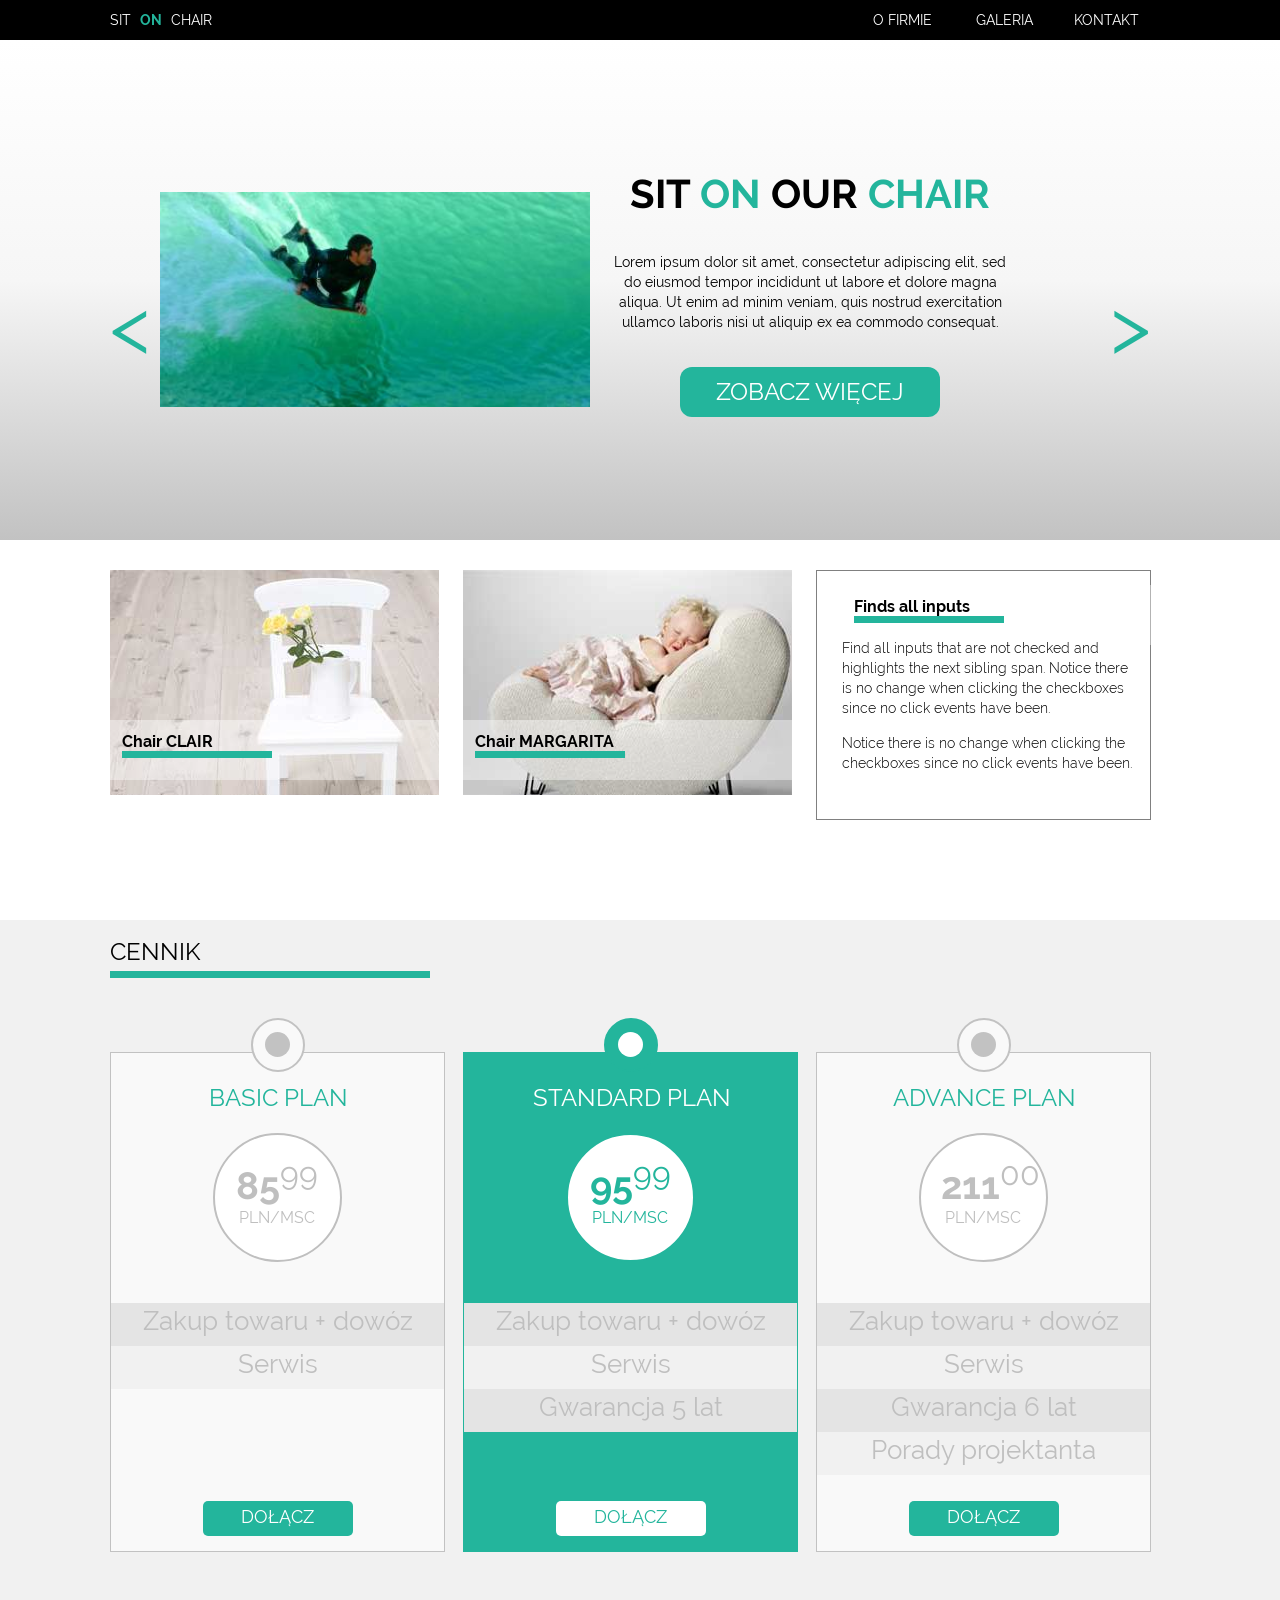
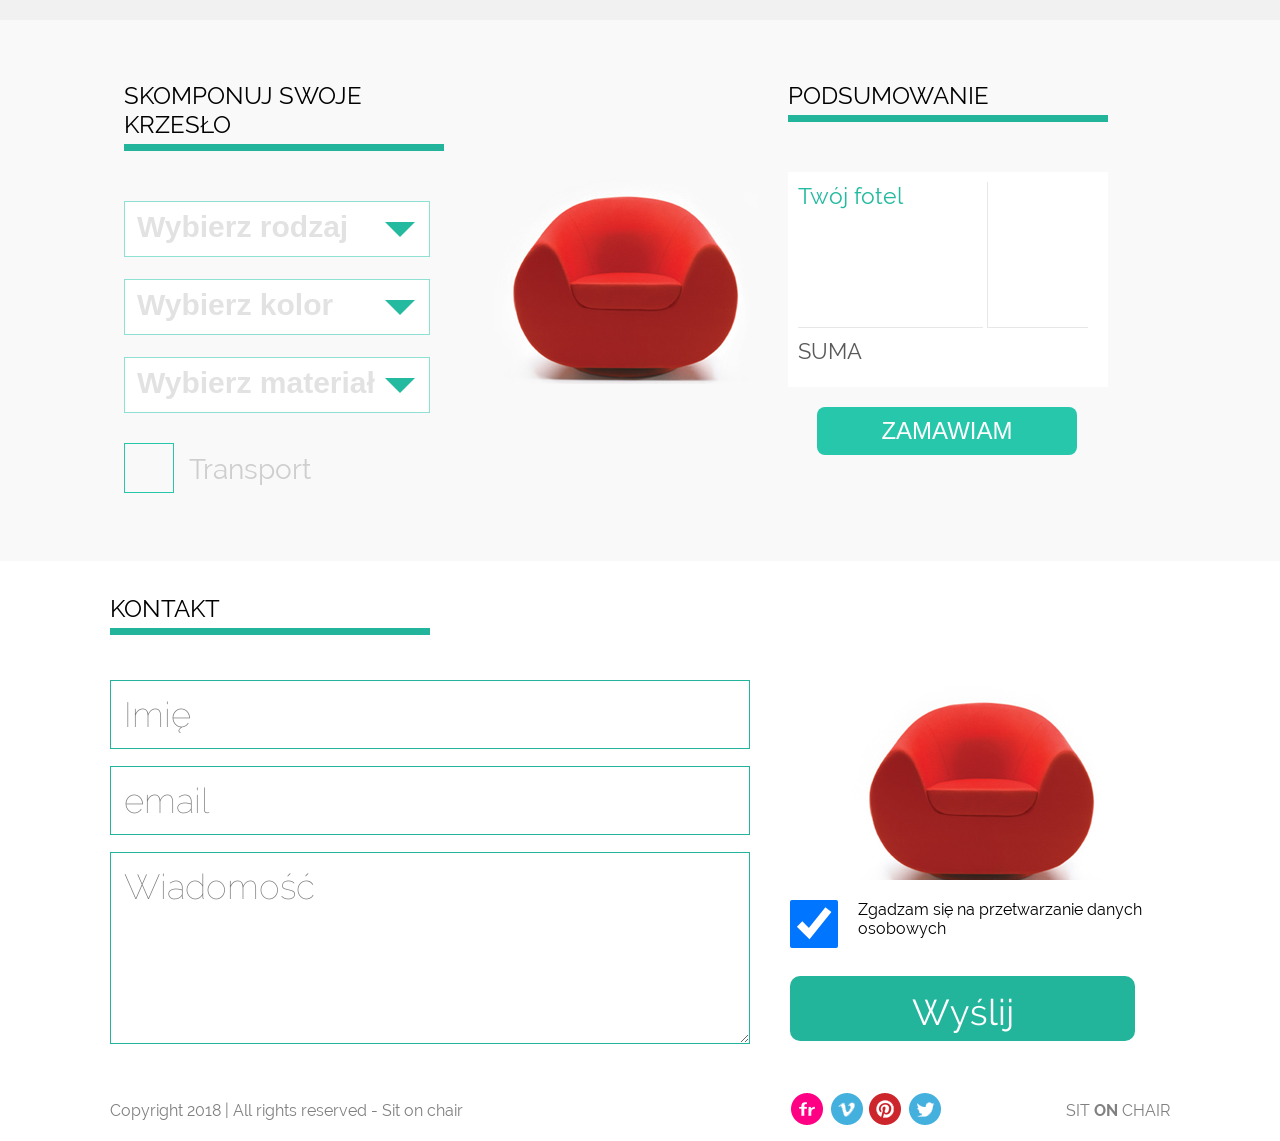
==== commit 78979015: "Projekt z działającym zamówieniem" ====
--- a/index.html
+++ b/index.html
@@ -178,26 +178,26 @@
                     <span class="list_label">Wybierz rodzaj</span>
                     <span class="list_arrow"></span>
                     <ul class="list_panel">
-                        <li>Clair</li>
-                        <li>Margarita</li>
-                        <li>Selena</li>
+                        <li data-price="250">Clair</li>
+                        <li data-price="370">Margarita</li>
+                        <li data-price="180">Selena</li>
                     </ul>
                 </div>
                 <div class="drop_down_list">
                     <span class="list_label">Wybierz kolor</span>
                     <span class="list_arrow"></span>
                     <ul class="list_panel">
-                        <li>Czerwony</li>
-                        <li>Czarny</li>
-                        <li>Pomarańczowy</li>
+                        <li data-price="20">Czerwony</li>
+                        <li data-price="10">Czarny</li>
+                        <li data-price="30">Pomarańczowy</li>
                     </ul>
                 </div>
                 <div class="drop_down_list">
                     <span class="list_label">Wybierz materiał</span>
                     <span class="list_arrow"></span>
                     <ul class="list_panel">
-                        <li>Tkanina</li>
-                        <li>Skóra</li>
+                        <li data-price="70">Tkanina</li>
+                        <li data-price="150">Skóra</li>
                     </ul>
                 </div>
                 <div class="checkbox check-box">
@@ -223,8 +223,8 @@
             <div class="summary_panel">
                 <div class="panel_left">
                     <h4 class="title">Twój fotel</h4>
-                    <span class="color">Color</span>
-                    <span class="pattern">Patt</span>
+                    <span class="color"></span>
+                    <span class="pattern"></span>
                     <span class="transport"></span>
                 </div>
                 <div class="panel_right">
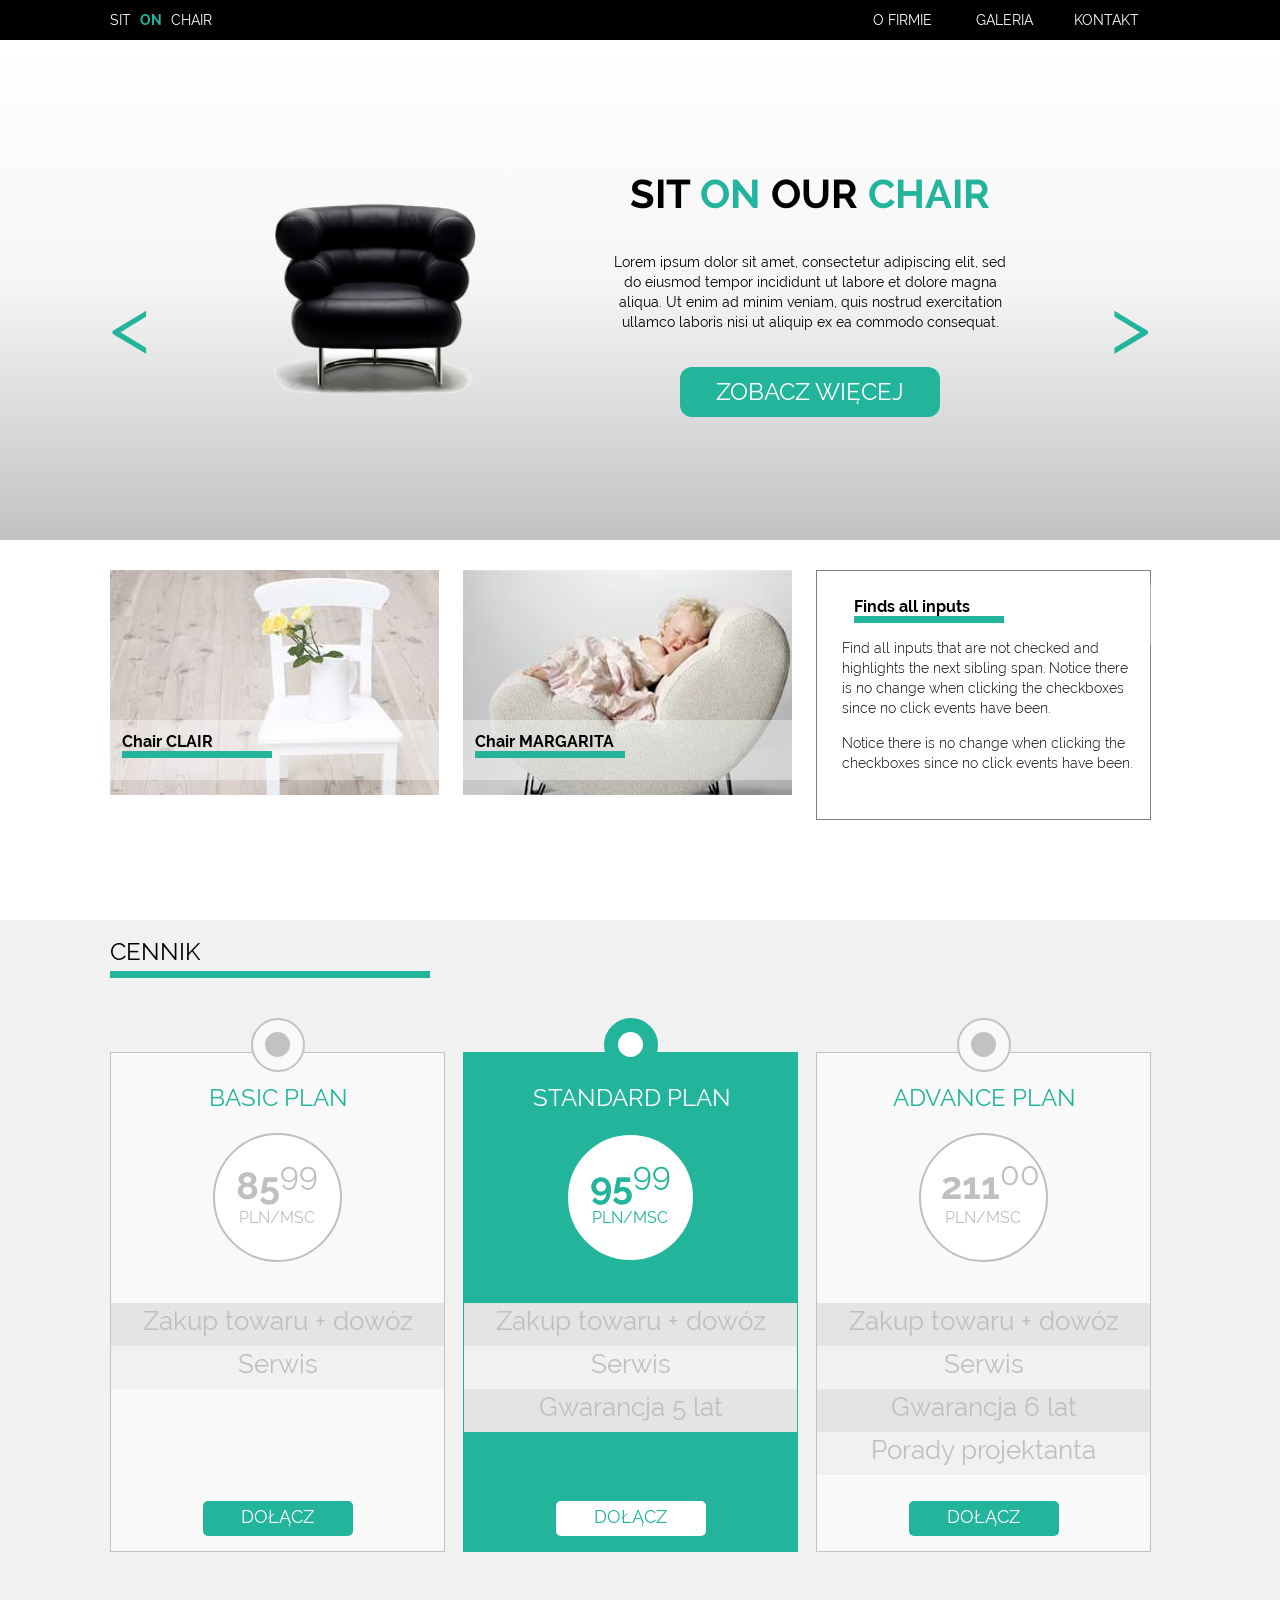
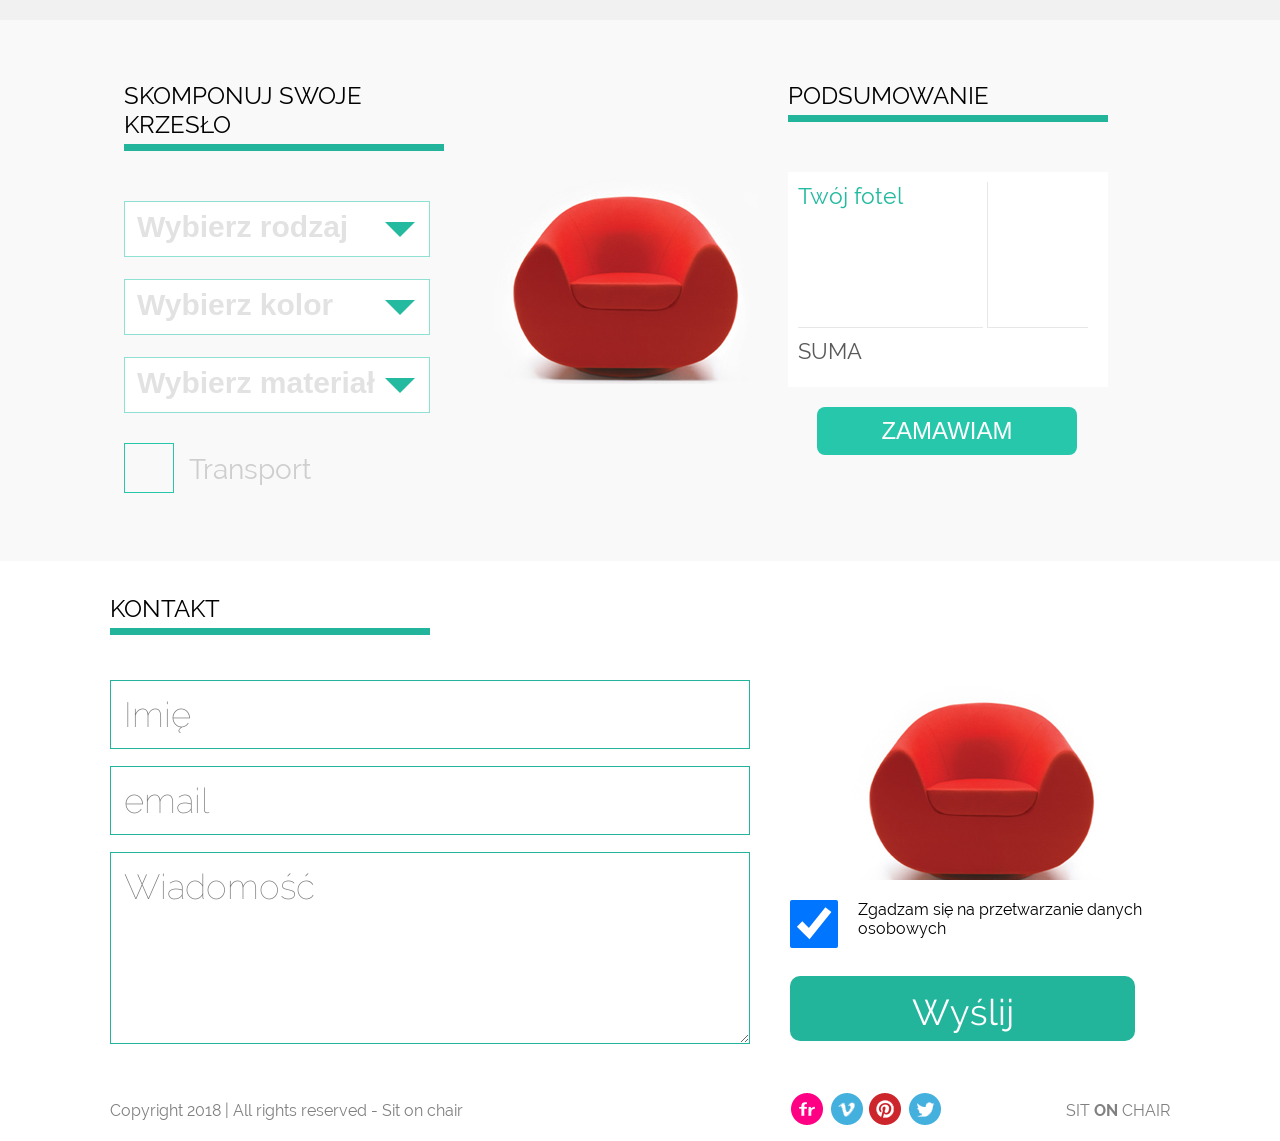
==== commit 0e96e64a: "Dodanie funkcjonalności kalkulatora na stronie" ====
--- a/index.html
+++ b/index.html
@@ -39,6 +39,7 @@
 
         <div class="div-image">
             <ul>
+                <li><img src="images/slider/0.png"></li>
                 <li><img src="images/slider/1.jpeg"></li>
                 <li><img src="images/slider/2.jpeg"></li>
                 <li><img src="images/slider/3.jpeg"></li>
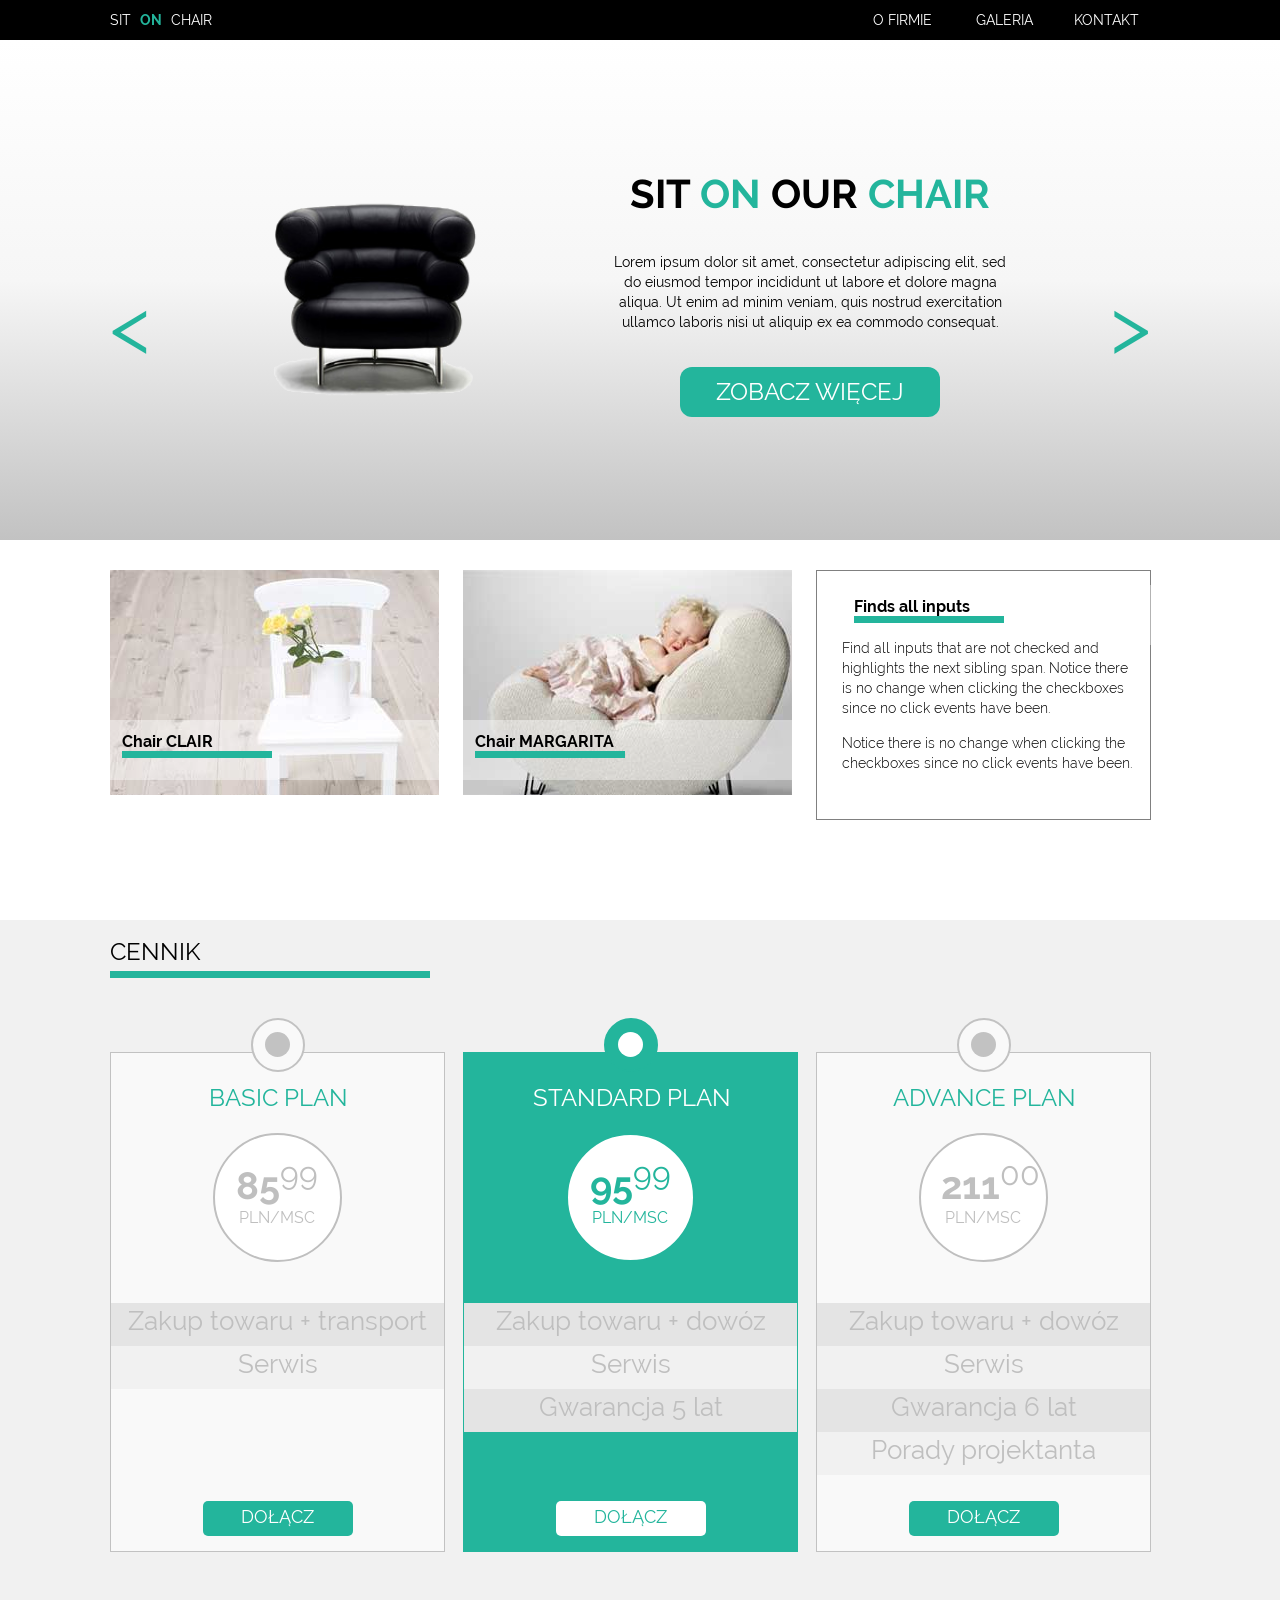
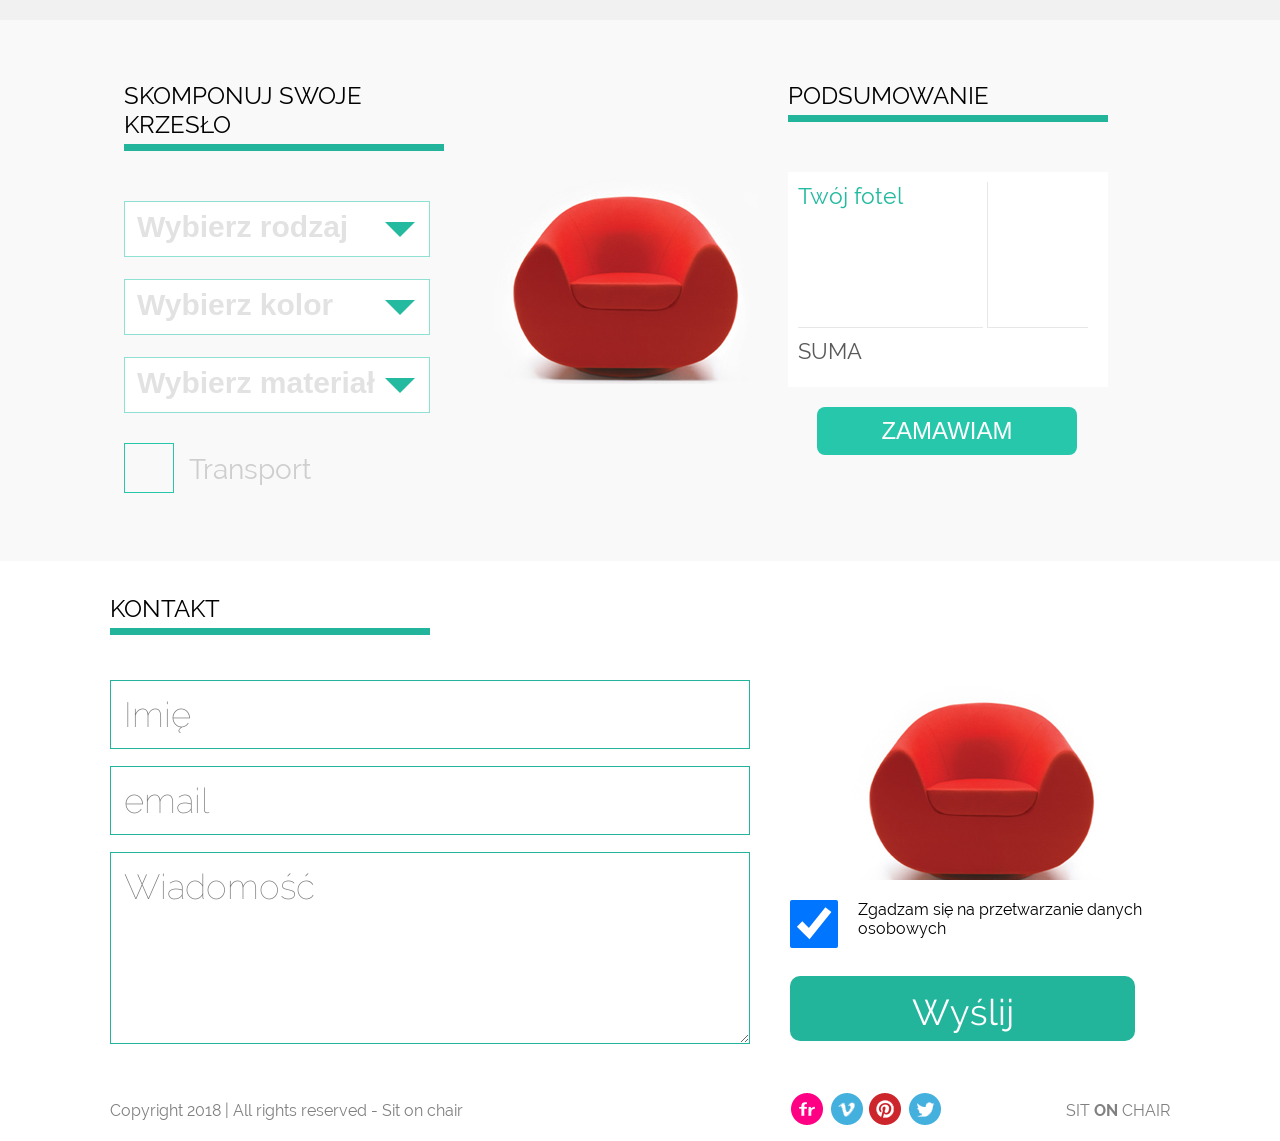
==== commit bb56a450: "Small change with gitkraken" ====
--- a/index.html
+++ b/index.html
@@ -109,7 +109,7 @@
                 </div>
                 <div class="items">
                     <ul>
-                        <li>Zakup towaru + dowóz</li>
+                        <li>Zakup towaru + transport</li>
                         <li>Serwis</li>
                     </ul>
                 </div>
